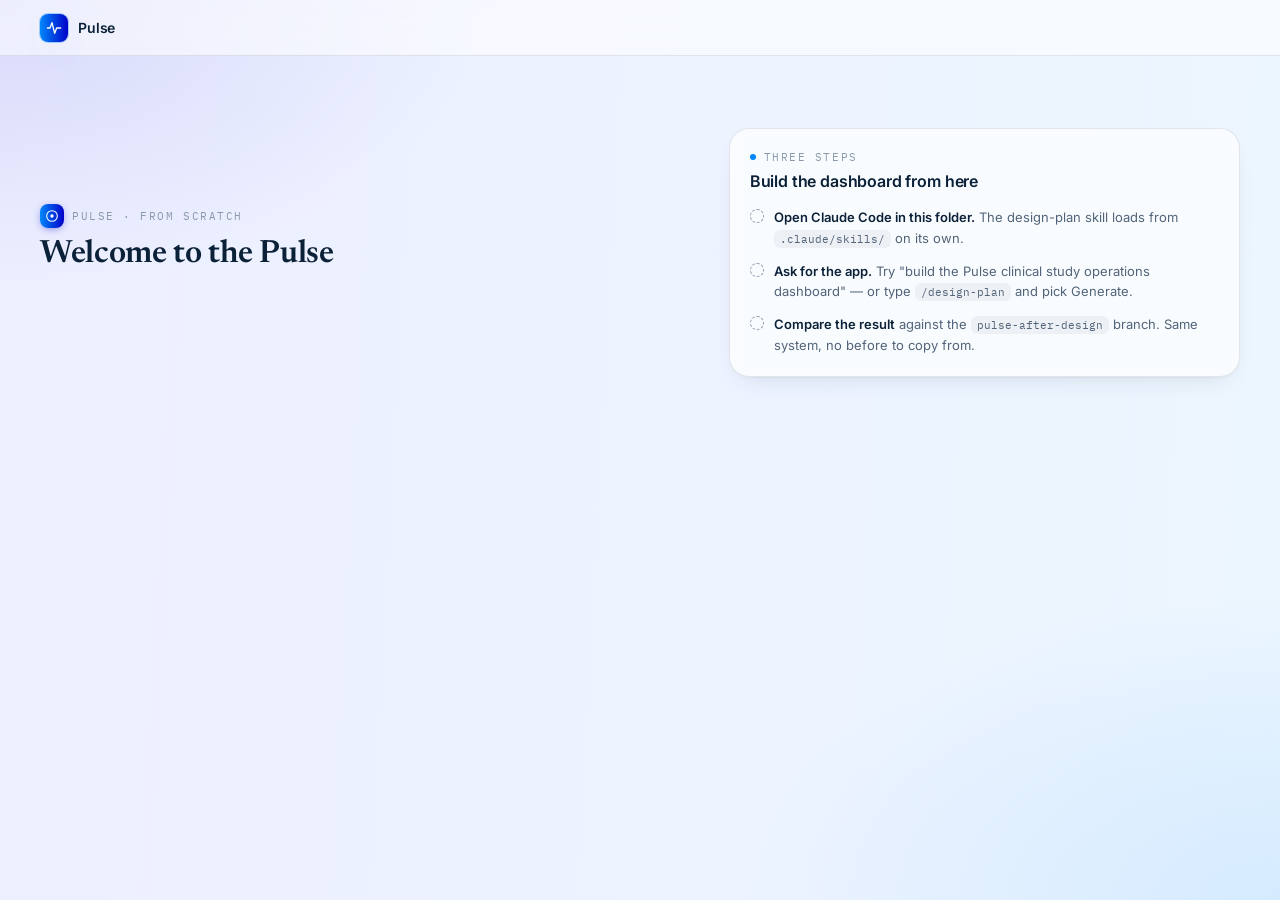
==== index.html @ 8ac87a0a "Replace welcome hero text with "Welcome to the Pulse" and remove footer line Co-Authored-By: Claude " ====
<!DOCTYPE html>
<html lang="en">
<head>
<meta charset="UTF-8">
<meta name="viewport" content="width=device-width, initial-scale=1">
<title>Pulse — welcome</title>
<link rel="icon" href="data:image/svg+xml,<svg xmlns=%22http://www.w3.org/2000/svg%22 viewBox=%220 0 24 24%22><rect width=%2224%22 height=%2224%22 rx=%226%22 fill=%22%230187FA%22/><path d=%22M4 12h4l2.5-6 3 12 2.5-6h4%22 fill=%22none%22 stroke=%22white%22 stroke-width=%222%22 stroke-linecap=%22round%22 stroke-linejoin=%22round%22/></svg>">
<link rel="preconnect" href="https://fonts.googleapis.com">
<link rel="preconnect" href="https://fonts.gstatic.com" crossorigin>
<link href="https://fonts.googleapis.com/css2?family=Inter:wght@400;500;600;700&family=IBM+Plex+Mono:wght@400;500&family=Newsreader:opsz,wght@6..72,400;6..72,600&display=swap" rel="stylesheet">
<link rel="stylesheet" href="styles.css">
</head>
<body>

<header class="app-header">
  <a class="wordmark" href="index.html">
    <span class="logo-chip" aria-hidden="true">
      <svg viewBox="0 0 24 24" fill="none" stroke="currentColor" stroke-width="2" stroke-linecap="round" stroke-linejoin="round"><path d="M2 12h4l3-8 4 16 3-8h6"/></svg>
    </span>
    <span>Pulse</span>
  </a>
</header>

<main class="page">
  <div class="hero-split">

    <section class="opening rise" style="--d:0">
      <div class="byline">
        <span class="mascot-chip" aria-hidden="true">
          <svg viewBox="0 0 24 24" fill="none" stroke="currentColor" stroke-width="1.6" stroke-linecap="round"><circle cx="12" cy="12" r="8"/><circle cx="12" cy="12" r="2.5" fill="currentColor" stroke="none"/></svg>
        </span>
        <span class="label-mono">pulse · from scratch</span>
      </div>
      <h1>Welcome to the Pulse</h1>
    </section>

    <section class="card panel rise" style="--d:1" aria-labelledby="start-title">
      <div class="panel-head">
        <span class="eyebrow-dot" aria-hidden="true"></span>
        <span class="label-mono">Three steps</span>
      </div>
      <h3 id="start-title">Build the dashboard from here</h3>
      <ol class="step-list">
        <li><span class="step-mark" aria-hidden="true"></span><p><strong>Open Claude Code in this folder.</strong> The design-plan skill loads from <span class="kbd">.claude/skills/</span> on its own.</p></li>
        <li><span class="step-mark" aria-hidden="true"></span><p><strong>Ask for the app.</strong> Try "build the Pulse clinical study operations dashboard" — or type <span class="kbd">/design-plan</span> and pick Generate.</p></li>
        <li><span class="step-mark" aria-hidden="true"></span><p><strong>Compare the result</strong> against the <span class="kbd">pulse-after-design</span> branch. Same system, no before to copy from.</p></li>
      </ol>
    </section>

  </div>
</main>

</body>
</html>
---- styles.css ----
/* Pulse — design.md v1.6 token base (welcome page only; screens get built from the skill) */

:root {
  --brand-blue: #0187FA;
  --brand-deep: #0101C9;
  --fg: #0b2138;
  --fg-muted: #52647a;
  --fg-faint: #8a99ab;
  --line: rgba(11, 33, 56, 0.10);
  --pos: #0f8a5f;
  --neg: #a21caf;
  --warn: #b7791f;
  --info: #0b76c4;
  --brand-gradient: linear-gradient(270deg, #0101C9 0%, #0187FA 100%);
  --shadow-card: 0 1px 2px 0 rgba(11,33,56,0.04), 0 10px 28px -16px rgba(11,33,56,0.20);
  --shadow-glow: 0 0 0 1px rgba(1,135,250,0.35), 0 12px 38px -10px rgba(1,135,250,0.32);
  --shadow-modal: 0 30px 70px -24px rgba(11,33,56,0.45);
  --font-sans: "Inter", system-ui, sans-serif;
  --font-mono: "IBM Plex Mono", ui-monospace, monospace;
  --font-display: "Newsreader", "Source Serif 4", "Iowan Old Style", "Palatino Linotype", Palatino, Georgia, "Times New Roman", serif;
  --ease-house: cubic-bezier(0.2, 0.7, 0.2, 1);
  --ease-expo: cubic-bezier(0.16, 1, 0.3, 1);
}

* { box-sizing: border-box; }

[hidden] { display: none !important; }

html { color-scheme: light; }

body {
  margin: 0;
  font-family: var(--font-sans);
  font-size: 13px;
  color: var(--fg);
  -webkit-font-smoothing: antialiased;
  background: #ECF6FF;
  min-height: 100vh;
}

body::before {
  content: "";
  position: fixed;
  inset: 0;
  z-index: -1;
  background:
    radial-gradient(60% 50% at 100% 100%, rgba(1,135,250,0.10), transparent 70%),
    radial-gradient(55% 45% at 0% 0%, rgba(1,1,201,0.09), transparent 70%),
    linear-gradient(93deg, #EDEFFF 2.9%, #ECF6FF 99.52%);
}

::selection { background: rgba(1,135,250,0.22); }

:focus-visible {
  outline: 2px solid rgba(1,135,250,0.8);
  outline-offset: 2px;
  border-radius: 4px;
}

::-webkit-scrollbar { width: 8px; height: 8px; }
::-webkit-scrollbar-thumb { background: rgba(11,33,56,0.18); border-radius: 999px; }
::-webkit-scrollbar-thumb:hover { background: rgba(11,33,56,0.30); }
* { scrollbar-width: thin; scrollbar-color: rgba(11,33,56,0.20) transparent; }

.sr-only {
  position: absolute; width: 1px; height: 1px; padding: 0; margin: -1px;
  overflow: hidden; clip: rect(0 0 0 0); white-space: nowrap; border: 0;
}

.label-mono {
  font-family: var(--font-mono);
  font-size: 0.6875rem;
  line-height: 1rem;
  text-transform: uppercase;
  letter-spacing: 0.14em;
  color: var(--fg-faint);
  font-weight: 400;
}

.stat-num {
  font-family: var(--font-mono);
  font-variant-numeric: tabular-nums;
  letter-spacing: -0.025em;
}

.app-header {
  position: sticky;
  top: 0;
  z-index: 40;
  display: flex;
  align-items: center;
  justify-content: space-between;
  height: 56px;
  padding: 0 24px;
  border-bottom: 1px solid var(--line);
  background: rgba(255,255,255,0.55);
  backdrop-filter: blur(12px);
  -webkit-backdrop-filter: blur(12px);
}

.wordmark {
  display: inline-flex;
  align-items: center;
  gap: 10px;
  font-size: 14px;
  font-weight: 600;
  letter-spacing: -0.01em;
  color: var(--fg);
  text-decoration: none;
}

.logo-chip {
  display: inline-flex;
  align-items: center;
  justify-content: center;
  width: 28px;
  height: 28px;
  border-radius: 0.5rem;
  background-image: var(--brand-gradient);
  color: #fff;
  box-shadow: var(--shadow-glow);
}

.logo-chip svg { width: 16px; height: 16px; }

.page { width: 100%; padding: 24px 24px 40px; }

.opening { margin-bottom: 20px; }

.byline { display: flex; align-items: center; gap: 8px; margin-bottom: 10px; }

.mascot-chip {
  display: inline-flex;
  align-items: center;
  justify-content: center;
  width: 24px;
  height: 24px;
  border-radius: 0.5rem;
  background-image: var(--brand-gradient);
  color: #fff;
  box-shadow: 0 2px 8px -2px rgba(1,1,201,0.5);
  flex-shrink: 0;
}

.mascot-chip svg { width: 16px; height: 16px; }

h1 {
  font-family: var(--font-display);
  font-weight: 600;
  font-size: 1.7rem;
  line-height: 1.05;
  letter-spacing: -0.01em;
  text-wrap: balance;
  margin: 0 0 10px;
}

.verdict {
  font-size: 15px;
  line-height: 1.7;
  color: var(--fg);
  margin: 0;
  max-width: 42rem;
}

.card {
  border-radius: 1.25rem;
  border: 1px solid var(--line);
  background: rgba(255,255,255,0.7);
  box-shadow: var(--shadow-card);
  backdrop-filter: blur(4px);
  -webkit-backdrop-filter: blur(4px);
}

.panel { padding: 20px; transition: box-shadow 0.3s var(--ease-house); }
.panel:hover { box-shadow: var(--shadow-glow); }

.panel-head { display: flex; align-items: center; gap: 8px; margin-bottom: 6px; }

.eyebrow-dot {
  width: 6px;
  height: 6px;
  border-radius: 999px;
  background: var(--brand-blue);
  animation: pulse-dot 2s var(--ease-house) infinite;
}

@keyframes pulse-dot { 0%, 100% { opacity: 1; } 50% { opacity: 0.45; } }

.panel h3 {
  font-size: 16px;
  font-weight: 600;
  letter-spacing: -0.01em;
  margin: 0 0 16px;
}

.hero-split {
  display: grid;
  grid-template-columns: 1fr;
  gap: 24px;
  align-items: center;
  padding-top: 24px;
}

.step-list { list-style: none; margin: 0; padding: 0; display: grid; gap: 12px; }

.step-list li { display: flex; gap: 10px; align-items: flex-start; }

.step-mark {
  margin-top: 2px;
  width: 14px;
  height: 14px;
  border-radius: 999px;
  border: 1.5px dashed var(--fg-faint);
  flex-shrink: 0;
}

.step-list p { margin: 0; font-size: 13px; line-height: 1.6; color: var(--fg-muted); }
.step-list strong { font-weight: 600; color: var(--fg); }

.kbd {
  font-family: var(--font-mono);
  font-size: 0.6875rem;
  background: rgba(11,33,56,0.05);
  border-radius: 6px;
  padding: 2px 6px;
  color: var(--fg-muted);
}

.page-foot { margin-top: 28px; }

.rise {
  animation: fade-rise 0.45s var(--ease-house) both;
  animation-delay: calc(var(--d, 0) * 0.06s);
}

@keyframes fade-rise {
  from { opacity: 0; transform: translateY(18px); }
  to   { opacity: 1; transform: translateY(0); }
}

@media (min-width: 1024px) {
  .page { padding: 24px 40px 40px; }
  .app-header { padding: 0 40px; }
  h1 { font-size: 2rem; }
  .hero-split { grid-template-columns: 1.3fr 1fr; padding-top: 48px; }
}

@media (prefers-reduced-motion: reduce) {
  *, *::before, *::after {
    animation-duration: 0.001ms !important;
    animation-iteration-count: 1 !important;
    transition-duration: 0.001ms !important;
  }
  .eyebrow-dot { animation: none; }
}
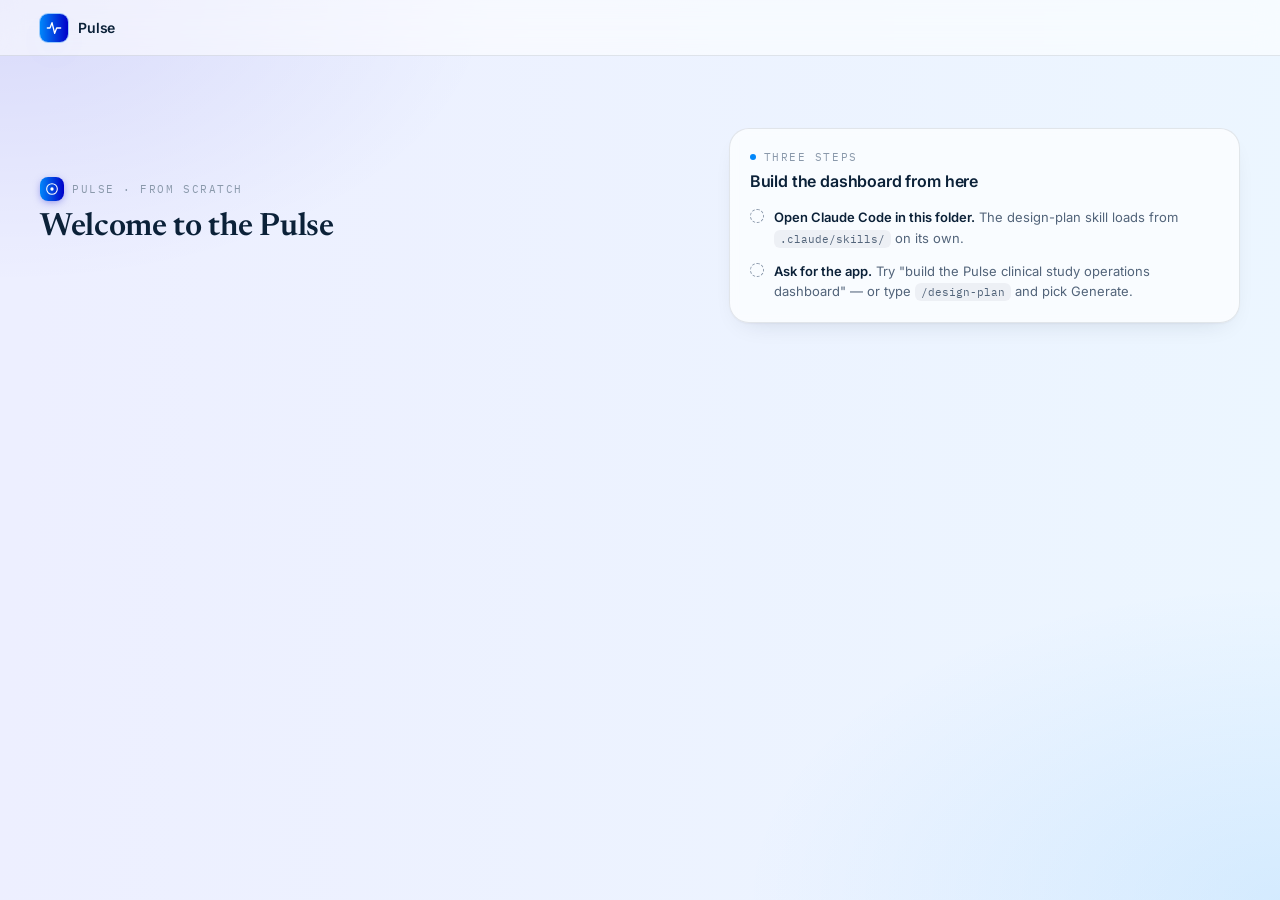
==== commit 214f170e: "Remove "Compare the result" step from welcome page Co-Authored-By: Claude Fable 5 <noreply@anthropic" ====
--- a/index.html
+++ b/index.html
@@ -42,9 +42,7 @@
       <h3 id="start-title">Build the dashboard from here</h3>
       <ol class="step-list">
         <li><span class="step-mark" aria-hidden="true"></span><p><strong>Open Claude Code in this folder.</strong> The design-plan skill loads from <span class="kbd">.claude/skills/</span> on its own.</p></li>
-        <li><span class="step-mark" aria-hidden="true"></span><p><strong>Ask for the app.</strong> Try "build the Pulse clinical study operations dashboard" — or type <span class="kbd">/design-plan</span> and pick Generate.</p></li>
-        <li><span class="step-mark" aria-hidden="true"></span><p><strong>Compare the result</strong> against the <span class="kbd">pulse-after-design</span> branch. Same system, no before to copy from.</p></li>
-      </ol>
+        <li><span class="step-mark" aria-hidden="true"></span><p><strong>Ask for the app.</strong> Try "build the Pulse clinical study operations dashboard" — or type <span class="kbd">/design-plan</span> and pick Generate.</p></li>      </ol>
     </section>
 
   </div>
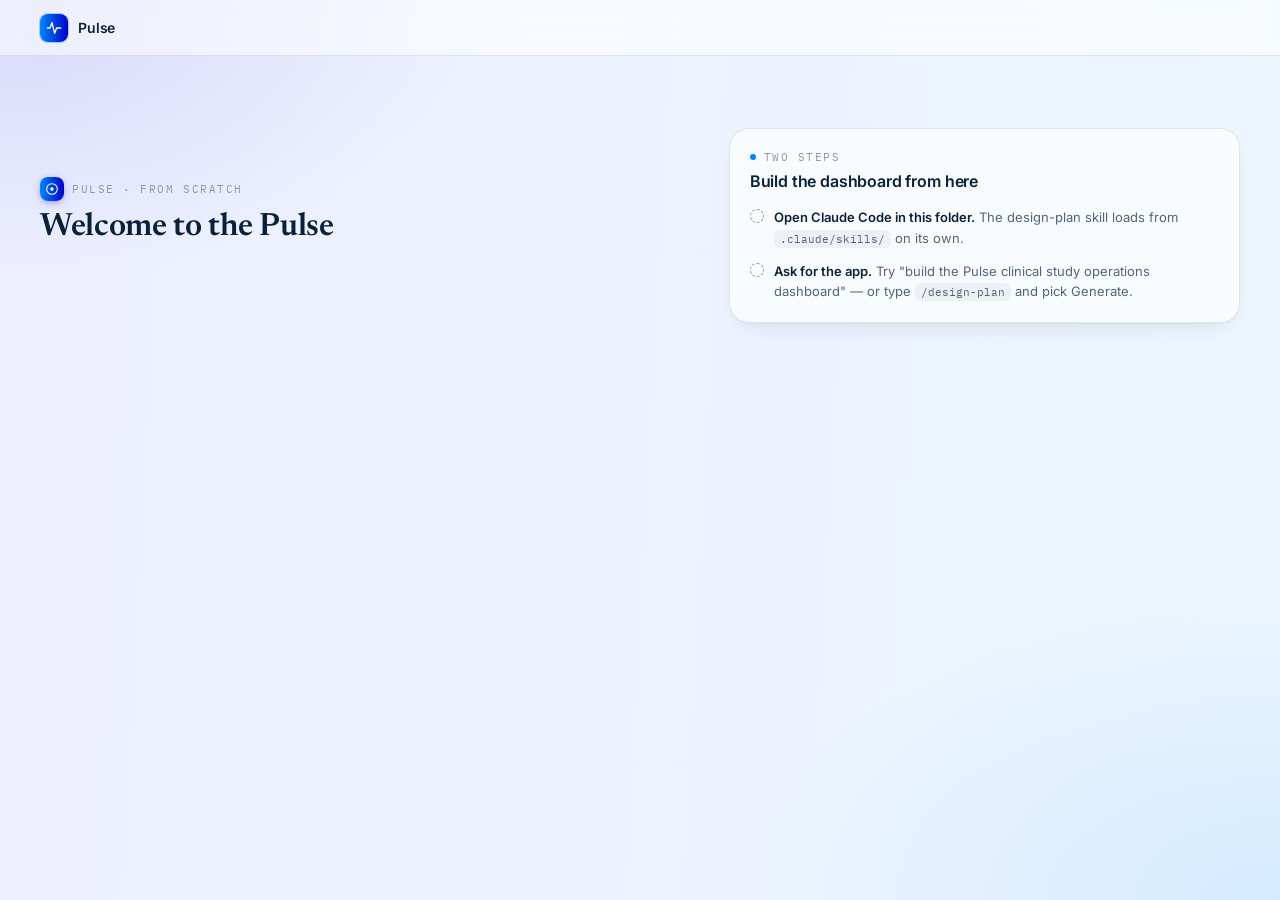
==== commit cf5acc3f: "Update panel label from "Three steps" to "Two steps" Co-Authored-By: Claude Fable 5 <noreply@anthrop" ====
--- a/index.html
+++ b/index.html
@@ -37,7 +37,7 @@
     <section class="card panel rise" style="--d:1" aria-labelledby="start-title">
       <div class="panel-head">
         <span class="eyebrow-dot" aria-hidden="true"></span>
-        <span class="label-mono">Three steps</span>
+        <span class="label-mono">Two steps</span>
       </div>
       <h3 id="start-title">Build the dashboard from here</h3>
       <ol class="step-list">
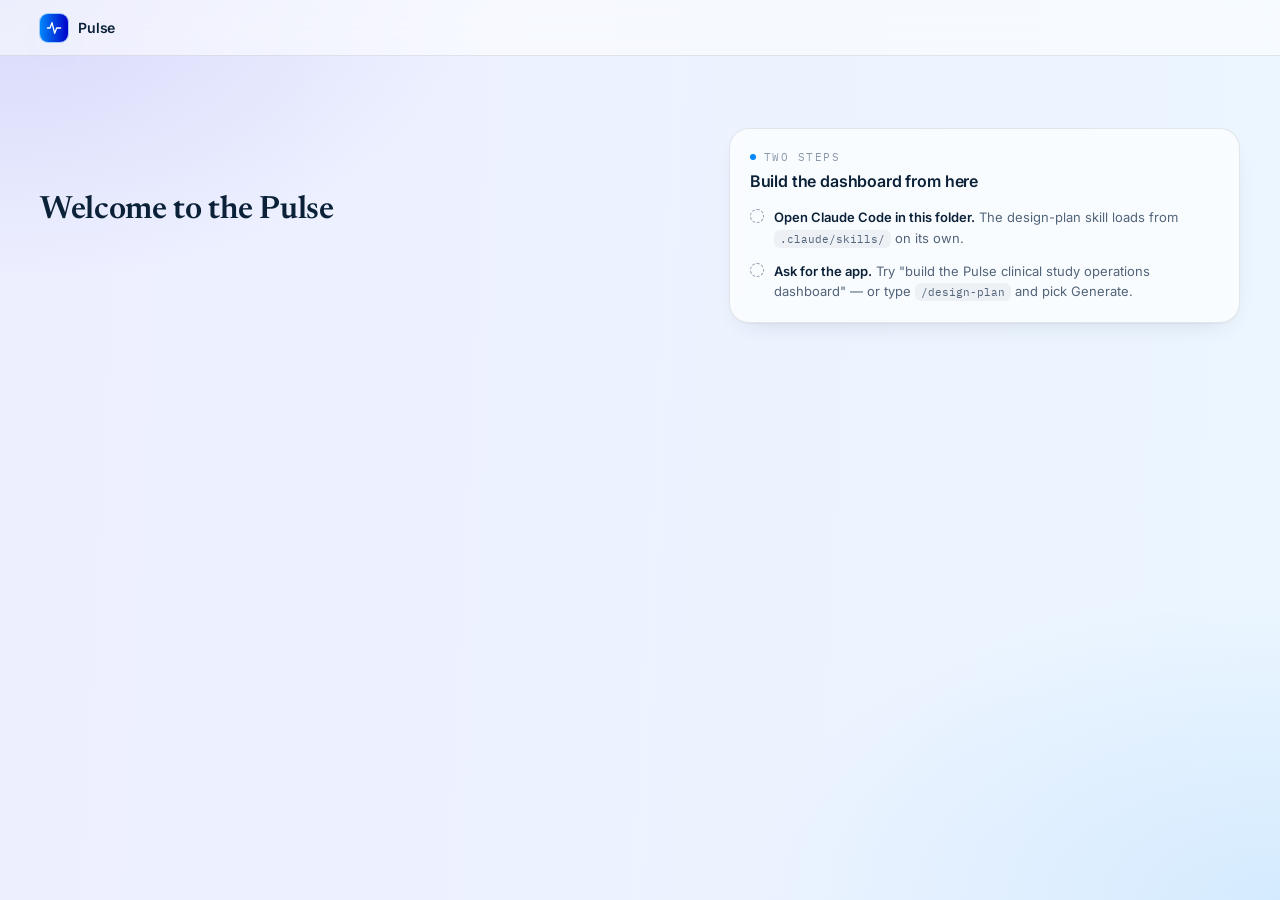
==== commit 1c6b71bd: "Remove "pulse · from scratch" byline from welcome page Co-Authored-By: Claude Fable 5 <noreply@anthr" ====
--- a/index.html
+++ b/index.html
@@ -25,12 +25,6 @@
   <div class="hero-split">
 
     <section class="opening rise" style="--d:0">
-      <div class="byline">
-        <span class="mascot-chip" aria-hidden="true">
-          <svg viewBox="0 0 24 24" fill="none" stroke="currentColor" stroke-width="1.6" stroke-linecap="round"><circle cx="12" cy="12" r="8"/><circle cx="12" cy="12" r="2.5" fill="currentColor" stroke="none"/></svg>
-        </span>
-        <span class="label-mono">pulse · from scratch</span>
-      </div>
       <h1>Welcome to the Pulse</h1>
     </section>
 
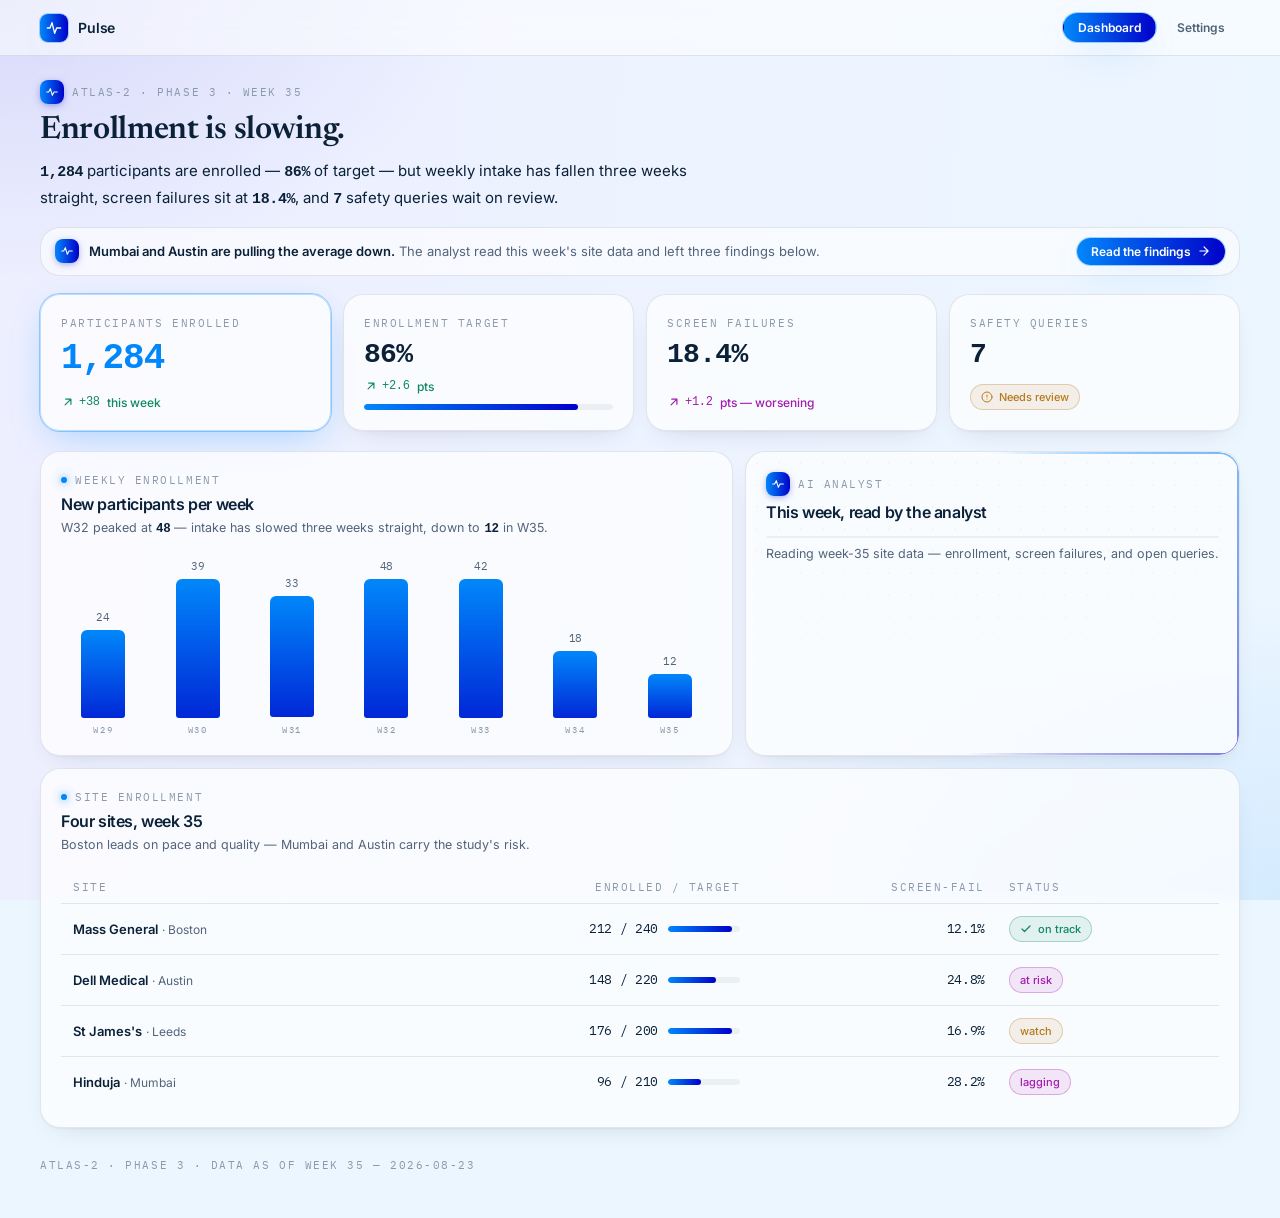
==== commit d79e3440: "Build the ATLAS-2 dashboard and settings from the design system Replaces the welcome page with the g" ====
--- a/index.html
+++ b/index.html
@@ -3,7 +3,7 @@
 <head>
 <meta charset="UTF-8">
 <meta name="viewport" content="width=device-width, initial-scale=1">
-<title>Pulse — welcome</title>
+<title>Pulse — ATLAS-2 dashboard</title>
 <link rel="icon" href="data:image/svg+xml,<svg xmlns=%22http://www.w3.org/2000/svg%22 viewBox=%220 0 24 24%22><rect width=%2224%22 height=%2224%22 rx=%226%22 fill=%22%230187FA%22/><path d=%22M4 12h4l2.5-6 3 12 2.5-6h4%22 fill=%22none%22 stroke=%22white%22 stroke-width=%222%22 stroke-linecap=%22round%22 stroke-linejoin=%22round%22/></svg>">
 <link rel="preconnect" href="https://fonts.googleapis.com">
 <link rel="preconnect" href="https://fonts.gstatic.com" crossorigin>
@@ -19,28 +19,189 @@
     </span>
     <span>Pulse</span>
   </a>
+  <nav class="app-nav" aria-label="Main">
+    <a class="nav-link active" href="index.html" aria-current="page">Dashboard</a>
+    <a class="nav-link" href="settings.html">Settings</a>
+  </nav>
 </header>
 
 <main class="page">
-  <div class="hero-split">
-
-    <section class="opening rise" style="--d:0">
-      <h1>Welcome to the Pulse</h1>
-    </section>
-
-    <section class="card panel rise" style="--d:1" aria-labelledby="start-title">
+
+  <section class="opening rise" style="--d:0">
+    <div class="byline">
+      <span class="mascot-chip" aria-hidden="true">
+        <svg viewBox="0 0 24 24" fill="none" stroke="currentColor" stroke-width="1.6" stroke-linecap="round" stroke-linejoin="round"><path d="M4 12h3l2.5-5 3 10 2.5-5h5"/></svg>
+      </span>
+      <span class="label-mono">ATLAS-2 · phase 3 · week 35</span>
+    </div>
+    <h1>Enrollment is slowing.</h1>
+    <p class="verdict"><span class="stat-num">1,284</span> participants are enrolled — <span class="stat-num">86%</span> of target — but weekly intake has fallen three weeks straight, screen failures sit at <span class="stat-num">18.4%</span>, and <span class="stat-num">7</span> safety queries wait on review.</p>
+    <div class="guide-strip">
+      <span class="mascot-chip" aria-hidden="true">
+        <svg viewBox="0 0 24 24" fill="none" stroke="currentColor" stroke-width="1.6" stroke-linecap="round" stroke-linejoin="round"><path d="M4 12h3l2.5-5 3 10 2.5-5h5"/></svg>
+      </span>
+      <p><strong>Mumbai and Austin are pulling the average down.</strong> The analyst read this week's site data and left three findings below.</p>
+      <a class="guide-chip" href="#analyst">Read the findings
+        <svg viewBox="0 0 24 24" fill="none" stroke="currentColor" stroke-width="2" stroke-linecap="round" stroke-linejoin="round" aria-hidden="true"><path d="M5 12h14M12 5l7 7-7 7"/></svg>
+      </a>
+    </div>
+  </section>
+
+  <section class="metric-grid" aria-label="Study metrics">
+    <div class="card metric-tile metric-tile-hero rise" style="--d:1">
+      <span class="label-mono">Participants enrolled</span>
+      <span class="metric-value stat-num">1,284</span>
+      <span class="delta pos">
+        <svg viewBox="0 0 24 24" fill="none" stroke="currentColor" stroke-width="2" stroke-linecap="round" stroke-linejoin="round" aria-hidden="true"><path d="M7 17L17 7M8 7h9v9"/></svg>
+        <span class="stat-num">+38</span>&nbsp;this week
+      </span>
+    </div>
+    <div class="card metric-tile rise" style="--d:2">
+      <span class="label-mono">Enrollment target</span>
+      <span class="metric-value stat-num">86%</span>
+      <span class="delta pos">
+        <svg viewBox="0 0 24 24" fill="none" stroke="currentColor" stroke-width="2" stroke-linecap="round" stroke-linejoin="round" aria-hidden="true"><path d="M7 17L17 7M8 7h9v9"/></svg>
+        <span class="stat-num">+2.6</span>&nbsp;pts
+      </span>
+      <div class="progress" role="progressbar" aria-valuenow="86" aria-valuemin="0" aria-valuemax="100" aria-label="86% of enrollment target">
+        <div class="progress-fill" style="--w:86%"></div>
+      </div>
+    </div>
+    <div class="card metric-tile rise" style="--d:3">
+      <span class="label-mono">Screen failures</span>
+      <span class="metric-value stat-num">18.4%</span>
+      <span class="delta neg">
+        <svg viewBox="0 0 24 24" fill="none" stroke="currentColor" stroke-width="2" stroke-linecap="round" stroke-linejoin="round" aria-hidden="true"><path d="M7 17L17 7M8 7h9v9"/></svg>
+        <span class="stat-num">+1.2</span>&nbsp;pts&nbsp;— worsening
+      </span>
+    </div>
+    <div class="card metric-tile rise" style="--d:4">
+      <span class="label-mono">Safety queries</span>
+      <span class="metric-value stat-num">7</span>
+      <span class="gap-badge">
+        <svg viewBox="0 0 24 24" fill="none" stroke="currentColor" stroke-width="2" stroke-linecap="round" stroke-linejoin="round" aria-hidden="true"><circle cx="12" cy="12" r="10"/><path d="M12 8v4"/><path d="M12 16h.01"/></svg>
+        Needs review
+      </span>
+    </div>
+  </section>
+
+  <div class="exhibit-row">
+
+    <section class="card panel rise" style="--d:5" aria-labelledby="chart-title">
       <div class="panel-head">
         <span class="eyebrow-dot" aria-hidden="true"></span>
-        <span class="label-mono">Two steps</span>
-      </div>
-      <h3 id="start-title">Build the dashboard from here</h3>
-      <ol class="step-list">
-        <li><span class="step-mark" aria-hidden="true"></span><p><strong>Open Claude Code in this folder.</strong> The design-plan skill loads from <span class="kbd">.claude/skills/</span> on its own.</p></li>
-        <li><span class="step-mark" aria-hidden="true"></span><p><strong>Ask for the app.</strong> Try "build the Pulse clinical study operations dashboard" — or type <span class="kbd">/design-plan</span> and pick Generate.</p></li>      </ol>
+        <span class="label-mono">Weekly enrollment</span>
+      </div>
+      <h2 id="chart-title">New participants per week</h2>
+      <p class="caption">W32 peaked at <span class="stat-num">48</span> — intake has slowed three weeks straight, down to <span class="stat-num">12</span> in W35.</p>
+      <div class="chart">
+        <div class="chart-cols" aria-hidden="true">
+          <div class="bar-col" style="--i:0"><span class="bar-value stat-num">24</span><div class="bar" style="--h:50%"></div><span class="bar-week">W29</span></div>
+          <div class="bar-col" style="--i:1"><span class="bar-value stat-num">39</span><div class="bar" style="--h:81%"></div><span class="bar-week">W30</span></div>
+          <div class="bar-col" style="--i:2"><span class="bar-value stat-num">33</span><div class="bar" style="--h:69%"></div><span class="bar-week">W31</span></div>
+          <div class="bar-col" style="--i:3"><span class="bar-value stat-num">48</span><div class="bar" style="--h:100%"></div><span class="bar-week">W32</span></div>
+          <div class="bar-col" style="--i:4"><span class="bar-value stat-num">42</span><div class="bar" style="--h:88%"></div><span class="bar-week">W33</span></div>
+          <div class="bar-col" style="--i:5"><span class="bar-value stat-num">18</span><div class="bar" style="--h:38%"></div><span class="bar-week">W34</span></div>
+          <div class="bar-col" style="--i:6"><span class="bar-value stat-num">12</span><div class="bar" style="--h:25%"></div><span class="bar-week">W35</span></div>
+        </div>
+        <table class="sr-only">
+          <caption>New participants enrolled per week</caption>
+          <thead><tr><th scope="col">Week</th><th scope="col">Enrolled</th></tr></thead>
+          <tbody>
+            <tr><td>W29</td><td>24</td></tr>
+            <tr><td>W30</td><td>39</td></tr>
+            <tr><td>W31</td><td>33</td></tr>
+            <tr><td>W32</td><td>48</td></tr>
+            <tr><td>W33</td><td>42</td></tr>
+            <tr><td>W34</td><td>18</td></tr>
+            <tr><td>W35</td><td>12</td></tr>
+          </tbody>
+        </table>
+      </div>
     </section>
 
+    <section id="analyst" class="card panel analyst-card rise" style="--d:6" aria-labelledby="analyst-title">
+      <div class="iris-grid" aria-hidden="true"></div>
+      <div class="analyst-body">
+        <div class="panel-head">
+          <span class="mascot-chip" aria-hidden="true">
+            <svg viewBox="0 0 24 24" fill="none" stroke="currentColor" stroke-width="1.6" stroke-linecap="round" stroke-linejoin="round"><path d="M4 12h3l2.5-5 3 10 2.5-5h5"/></svg>
+          </span>
+          <span class="label-mono">AI analyst</span>
+        </div>
+        <h2 id="analyst-title">This week, read by the analyst</h2>
+
+        <div id="analyst-hold" role="status" aria-live="polite">
+          <div class="scan-sweep" aria-hidden="true"></div>
+          <p class="hold-note">Reading week-35 site data — enrollment, screen failures, and open queries.</p>
+        </div>
+
+        <div id="analyst-result" hidden>
+          <p class="caption"><span class="stat-num">3</span> findings · from week-35 site data</p>
+          <ul class="dot-list">
+            <li><span class="dot" aria-hidden="true"></span><p><strong>Mumbai is <span class="stat-num">54%</span> behind target.</strong> <span class="stat-num">96</span> of <span class="stat-num">210</span> enrolled, with the study's highest screen-fail rate at <span class="stat-num">28.2%</span> — the eligibility criteria deserve a site-level review.</p></li>
+            <li><span class="dot" aria-hidden="true"></span><p><strong>Intake has fallen three weeks straight.</strong> From <span class="stat-num">48</span> in W32 to <span class="stat-num">12</span> in W35 — at this pace the enrollment window closes about six weeks late.</p></li>
+            <li><span class="dot" aria-hidden="true"></span><p><strong>Austin's failures look like eligibility misreads.</strong> <span class="stat-num">24.8%</span> screen failure is double Boston's rate on the same protocol — worth comparing coordinator screening notes.</p></li>
+          </ul>
+        </div>
+      </div>
+    </section>
+
   </div>
+
+  <section class="card panel rise" style="--d:7" aria-labelledby="sites-title">
+    <div class="panel-head">
+      <span class="eyebrow-dot" aria-hidden="true"></span>
+      <span class="label-mono">Site enrollment</span>
+    </div>
+    <h2 id="sites-title">Four sites, week 35</h2>
+    <p class="caption">Boston leads on pace and quality — Mumbai and Austin carry the study's risk.</p>
+    <table class="site-table">
+      <thead>
+        <tr>
+          <th scope="col">Site</th>
+          <th scope="col" class="num">Enrolled / target</th>
+          <th scope="col" class="num">Screen-fail</th>
+          <th scope="col">Status</th>
+        </tr>
+      </thead>
+      <tbody>
+        <tr>
+          <td class="site-cell"><span class="site-name">Mass General</span> <span class="site-city">· Boston</span></td>
+          <td class="num" data-label="Enrolled"><span class="site-progress"><span class="stat-num">212 / 240</span><span class="progress"><span class="progress-fill" style="--w:88%"></span></span></span></td>
+          <td class="num" data-label="Screen-fail"><span class="stat-num">12.1%</span></td>
+          <td data-label="Status"><span class="pill pill-pos">
+            <svg viewBox="0 0 24 24" fill="none" stroke="currentColor" stroke-width="2.5" stroke-linecap="round" stroke-linejoin="round" aria-hidden="true"><path d="M20 6L9 17l-5-5"/></svg>
+            on track</span></td>
+        </tr>
+        <tr>
+          <td class="site-cell"><span class="site-name">Dell Medical</span> <span class="site-city">· Austin</span></td>
+          <td class="num" data-label="Enrolled"><span class="site-progress"><span class="stat-num">148 / 220</span><span class="progress"><span class="progress-fill" style="--w:67%"></span></span></span></td>
+          <td class="num" data-label="Screen-fail"><span class="stat-num">24.8%</span></td>
+          <td data-label="Status"><span class="pill pill-neg">at risk</span></td>
+        </tr>
+        <tr>
+          <td class="site-cell"><span class="site-name">St James's</span> <span class="site-city">· Leeds</span></td>
+          <td class="num" data-label="Enrolled"><span class="site-progress"><span class="stat-num">176 / 200</span><span class="progress"><span class="progress-fill" style="--w:88%"></span></span></span></td>
+          <td class="num" data-label="Screen-fail"><span class="stat-num">16.9%</span></td>
+          <td data-label="Status"><span class="pill pill-warn">watch</span></td>
+        </tr>
+        <tr>
+          <td class="site-cell"><span class="site-name">Hinduja</span> <span class="site-city">· Mumbai</span></td>
+          <td class="num" data-label="Enrolled"><span class="site-progress"><span class="stat-num">96 / 210</span><span class="progress"><span class="progress-fill" style="--w:46%"></span></span></span></td>
+          <td class="num" data-label="Screen-fail"><span class="stat-num">28.2%</span></td>
+          <td data-label="Status"><span class="pill pill-neg">lagging</span></td>
+        </tr>
+      </tbody>
+    </table>
+  </section>
+
+  <footer class="page-foot">
+    <span class="label-mono">ATLAS-2 · phase 3 · data as of week 35 — 2026-08-23</span>
+  </footer>
+
 </main>
 
+<script src="app.js"></script>
 </body>
 </html>
--- a/styles.css
+++ b/styles.css
@@ -1,17 +1,31 @@
-/* Pulse — design.md v1.6 token base (welcome page only; screens get built from the skill) */
+/* Pulse — design system v1.7 (tokens + primitives + app styles) */
 
 :root {
+  --ink-950: #DBE6FA;
+  --ink-900: #ECF6FF;
+  --ink-850: #f6f9fc;
+  --ink-800: #ffffff;
+  --surface: #E7F1FF;
   --brand-blue: #0187FA;
   --brand-deep: #0101C9;
   --fg: #0b2138;
   --fg-muted: #52647a;
   --fg-faint: #8a99ab;
   --line: rgba(11, 33, 56, 0.10);
+  --line-strong: rgba(11, 33, 56, 0.18);
   --pos: #0f8a5f;
   --neg: #a21caf;
   --warn: #b7791f;
   --info: #0b76c4;
+  --lens-challenge: #0187FA;
+  --lens-coherence: #0101C9;
+  --lens-evidence: #0b76c4;
+  --src-neutral: #52647a;
   --brand-gradient: linear-gradient(270deg, #0101C9 0%, #0187FA 100%);
+  --brand-gradient-light: linear-gradient(270deg, #B9C4FF 0%, #BFE0FF 100%);
+  --brand-soft: linear-gradient(270deg, rgba(1,1,201,0.10), rgba(1,135,250,0.14));
+  --gradient-green: linear-gradient(135deg, #19c08a 0%, #0b7a52 100%);
+  --gradient-green-soft: linear-gradient(135deg, rgba(25,192,138,0.16), rgba(11,122,82,0.18));
   --shadow-card: 0 1px 2px 0 rgba(11,33,56,0.04), 0 10px 28px -16px rgba(11,33,56,0.20);
   --shadow-glow: 0 0 0 1px rgba(1,135,250,0.35), 0 12px 38px -10px rgba(1,135,250,0.32);
   --shadow-modal: 0 30px 70px -24px rgba(11,33,56,0.45);
@@ -34,7 +48,7 @@
   font-size: 13px;
   color: var(--fg);
   -webkit-font-smoothing: antialiased;
-  background: #ECF6FF;
+  background: var(--ink-900);
   min-height: 100vh;
 }
 
@@ -83,6 +97,8 @@
   letter-spacing: -0.025em;
 }
 
+/* ---- App header (56px, sticky, translucent) ---- */
+
 .app-header {
   position: sticky;
   top: 0;
@@ -90,6 +106,7 @@
   display: flex;
   align-items: center;
   justify-content: space-between;
+  gap: 12px;
   height: 56px;
   padding: 0 24px;
   border-bottom: 1px solid var(--line);
@@ -123,9 +140,44 @@
 
 .logo-chip svg { width: 16px; height: 16px; }
 
-.page { width: 100%; padding: 24px 24px 40px; }
-
-.opening { margin-bottom: 20px; }
+.app-nav { display: flex; align-items: center; gap: 6px; }
+
+.nav-link {
+  display: inline-flex;
+  align-items: center;
+  border-radius: 999px;
+  padding: 6px 14px;
+  font-size: 12px;
+  font-weight: 600;
+  color: var(--fg-muted);
+  text-decoration: none;
+  border: 1px solid transparent;
+  transition: color 0.15s var(--ease-house), border-color 0.15s var(--ease-house);
+}
+.nav-link:hover { color: var(--fg); border-color: rgba(1,135,250,0.4); }
+.nav-link.active {
+  background-image: var(--brand-gradient);
+  color: #fff;
+  box-shadow: var(--shadow-glow);
+}
+.nav-link:focus-visible,
+.pill:focus-visible,
+.btn-primary:focus-visible,
+.btn-secondary:focus-visible,
+.btn-ghost:focus-visible,
+.guide-chip:focus-visible {
+  outline: none;
+  box-shadow: 0 0 0 2px rgba(1,135,250,0.6);
+}
+.nav-link.active:focus-visible,
+.btn-primary:focus-visible,
+.guide-chip:focus-visible { box-shadow: 0 0 0 2px rgba(1,135,250,0.6), var(--shadow-glow); }
+
+/* ---- Page scaffolding — full-bleed, one scrolling pane ---- */
+
+.page { width: 100%; padding: 24px 24px 48px; }
+
+.opening { margin-bottom: 18px; }
 
 .byline { display: flex; align-items: center; gap: 8px; margin-bottom: 10px; }
 
@@ -161,6 +213,57 @@
   margin: 0;
   max-width: 42rem;
 }
+.verdict .stat-num { font-weight: 600; }
+
+.rise {
+  animation: fade-rise 0.45s var(--ease-house) both;
+  animation-delay: min(calc(var(--d, 0) * 0.06s), 0.3s);
+}
+
+@keyframes fade-rise {
+  from { opacity: 0; transform: translateY(18px); }
+  to   { opacity: 1; transform: translateY(0); }
+}
+
+/* ---- Guide strip — one per screen, under the verdict ---- */
+
+.guide-strip {
+  display: flex;
+  align-items: center;
+  flex-wrap: wrap;
+  gap: 10px;
+  margin-top: 14px;
+  border: 1px solid var(--line);
+  border-radius: 1.25rem;
+  background: rgba(255,255,255,0.6);
+  backdrop-filter: blur(4px);
+  -webkit-backdrop-filter: blur(4px);
+  padding: 10px 14px;
+}
+.guide-strip p { margin: 0; font-size: 13px; line-height: 1.6; color: var(--fg-muted); flex: 1 1 260px; }
+.guide-strip p strong { color: var(--fg); font-weight: 600; }
+
+.guide-chip {
+  display: inline-flex;
+  align-items: center;
+  gap: 6px;
+  border: 0;
+  border-radius: 999px;
+  background-image: var(--brand-gradient);
+  color: #fff;
+  padding: 6px 14px;
+  font-family: var(--font-sans);
+  font-size: 12px;
+  font-weight: 600;
+  text-decoration: none;
+  box-shadow: var(--shadow-glow);
+  cursor: pointer;
+  transition: opacity 0.15s var(--ease-house);
+}
+.guide-chip:hover { opacity: 0.95; }
+.guide-chip svg { width: 14px; height: 14px; }
+
+/* ---- Cards ---- */
 
 .card {
   border-radius: 1.25rem;
@@ -175,75 +278,564 @@
 .panel:hover { box-shadow: var(--shadow-glow); }
 
 .panel-head { display: flex; align-items: center; gap: 8px; margin-bottom: 6px; }
+.panel-head .spacer { flex: 1; }
 
 .eyebrow-dot {
   width: 6px;
   height: 6px;
   border-radius: 999px;
   background: var(--brand-blue);
-  animation: pulse-dot 2s var(--ease-house) infinite;
-}
-
-@keyframes pulse-dot { 0%, 100% { opacity: 1; } 50% { opacity: 0.45; } }
-
-.panel h3 {
+  box-shadow: 0 0 8px rgba(1,135,250,0.85);
+  flex-shrink: 0;
+}
+
+.panel h2 {
   font-size: 16px;
   font-weight: 600;
-  letter-spacing: -0.01em;
+  letter-spacing: -0.025em;
+  margin: 0 0 4px;
+}
+
+.panel .caption {
   margin: 0 0 16px;
-}
-
-.hero-split {
+  font-size: 12.5px;
+  line-height: 1.6;
+  color: var(--fg-muted);
+}
+.panel .caption .stat-num { font-weight: 600; color: var(--fg); }
+
+/* ---- Primitives — design.md §6, ported per the §12 bootstrap ---- */
+
+/* Pill (§6.1) — the tint formula: border {c}/30, bg {c}/10, text {c}; status is never a solid fill */
+.pill {
+  display: inline-flex;
+  align-items: center;
+  gap: 6px;
+  padding: 4px 10px;
+  border-radius: 999px;
+  border: 1px solid var(--line);
+  background: rgba(11,33,56,0.04);
+  color: var(--fg-muted);
+  font-size: 0.6875rem;
+  line-height: 1rem;
+  font-weight: 500;
+  white-space: nowrap;
+}
+.pill svg { width: 12px; height: 12px; flex-shrink: 0; }
+.pill-blue   { border-color: rgba(1,135,250,0.30);  background: rgba(1,135,250,0.10);  color: var(--brand-blue); }
+.pill-purple { border-color: rgba(1,1,201,0.30);    background: rgba(1,1,201,0.10);    color: var(--brand-deep); }
+.pill-pos    { border-color: rgba(15,138,95,0.30);  background: rgba(15,138,95,0.10);  color: var(--pos); }
+.pill-neg    { border-color: rgba(162,28,175,0.30); background: rgba(162,28,175,0.10); color: var(--neg); }
+.pill-warn   { border-color: rgba(183,121,31,0.30); background: rgba(183,121,31,0.10); color: var(--warn); }
+.pill-info   { border-color: rgba(11,118,196,0.30); background: rgba(11,118,196,0.10); color: var(--info); }
+
+/* Buttons (§6.4) */
+.btn-primary {
+  display: inline-flex;
+  align-items: center;
+  gap: 8px;
+  border: 0;
+  border-radius: 0.5rem;
+  background-image: var(--brand-gradient);
+  padding: 8px 16px;
+  font-family: var(--font-sans);
+  font-size: 14px;
+  font-weight: 600;
+  line-height: 1.4;
+  color: #fff;
+  box-shadow: var(--shadow-glow);
+  cursor: pointer;
+  text-decoration: none;
+  transition: opacity 0.15s var(--ease-house);
+}
+.btn-primary:hover { opacity: 0.95; }
+.btn-primary:disabled {
+  background-image: none;
+  background: rgba(11,33,56,0.08);
+  color: var(--fg-faint);
+  box-shadow: none;
+  cursor: not-allowed;
+}
+
+.btn-secondary {
+  display: inline-flex;
+  align-items: center;
+  gap: 8px;
+  border-radius: 0.875rem;
+  border: 1px solid var(--line);
+  background: #fff;
+  padding: 10px 16px;
+  font-family: var(--font-sans);
+  font-size: 13px;
+  font-weight: 600;
+  color: var(--fg-muted);
+  box-shadow: var(--shadow-card);
+  cursor: pointer;
+  text-decoration: none;
+  transition: color 0.15s var(--ease-house), border-color 0.15s var(--ease-house);
+}
+.btn-secondary:hover { color: var(--fg); }
+
+.btn-ghost {
+  display: inline-flex;
+  align-items: center;
+  gap: 8px;
+  border-radius: 0.5rem;
+  border: 1px solid var(--line);
+  background: transparent;
+  padding: 8px 14px;
+  font-family: var(--font-sans);
+  font-size: 14px;
+  font-weight: 500;
+  color: var(--fg-muted);
+  cursor: pointer;
+  text-decoration: none;
+  transition: border-color 0.15s var(--ease-house), color 0.15s var(--ease-house);
+}
+.btn-ghost:hover { border-color: rgba(1,135,250,0.4); color: var(--fg); }
+
+/* Destructive confirm (v1.7) — wears the primary gradient; the §6.6 confirm dialog is the guardrail */
+.btn-danger {
+  display: inline-flex;
+  align-items: center;
+  gap: 8px;
+  border: 0;
+  border-radius: 0.5rem;
+  background-image: var(--brand-gradient);
+  padding: 8px 16px;
+  font-family: var(--font-sans);
+  font-size: 14px;
+  font-weight: 600;
+  line-height: 1.4;
+  color: #fff;
+  box-shadow: var(--shadow-glow);
+  cursor: pointer;
+  transition: opacity 0.15s var(--ease-house);
+}
+.btn-danger:hover { opacity: 0.95; }
+.btn-danger:focus-visible { outline: none; box-shadow: 0 0 0 2px rgba(1,135,250,0.6), var(--shadow-glow); }
+
+/* ProgressBar (§6.3) — track + gradient fill */
+.progress {
+  height: 6px;
+  width: 100%;
+  overflow: hidden;
+  border-radius: 999px;
+  background: rgba(11,33,56,0.06);
+}
+.progress-fill {
+  display: block;
+  height: 100%;
+  border-radius: 999px;
+  background-image: var(--brand-gradient);
+  width: 0;
+  animation: bar-grow 0.8s var(--ease-house) 0.3s forwards;
+}
+@keyframes bar-grow { to { width: var(--w, 100%); } }
+
+/* MetricTile (§6.3) — composes .card; the value wears .stat-num */
+.metric-tile {
+  min-height: 136px;
+  padding: 20px;
+  display: flex;
+  flex-direction: column;
+  gap: 10px;
+  transition: box-shadow 0.3s var(--ease-house);
+}
+.metric-tile:hover { box-shadow: var(--shadow-glow); }
+.metric-value {
+  font-size: 1.75rem;
+  font-weight: 600;
+  line-height: 1;
+  color: var(--fg);
+}
+.metric-tile-hero { border-color: rgba(1,135,250,0.25); box-shadow: var(--shadow-glow); }
+.metric-tile-hero .metric-value { font-size: 2.25rem; color: var(--brand-blue); }
+.metric-tile .progress { margin-top: auto; }
+
+.delta {
+  display: inline-flex;
+  align-items: center;
+  gap: 4px;
+  font-size: 12px;
+  font-weight: 500;
+  color: var(--fg-muted);
+  margin-top: auto;
+}
+.delta svg { width: 14px; height: 14px; flex-shrink: 0; }
+.delta.pos { color: var(--pos); }
+.delta.neg { color: var(--neg); }
+.metric-tile .delta + .progress, .metric-tile .progress + .delta { margin-top: 0; }
+
+/* GapBadge (§6.3) */
+.gap-badge {
+  display: inline-flex;
+  align-items: center;
+  gap: 6px;
+  border-radius: 999px;
+  border: 1px solid rgba(183,121,31,0.30);
+  background: rgba(183,121,31,0.10);
+  padding: 4px 10px;
+  font-size: 0.6875rem;
+  line-height: 1rem;
+  font-weight: 500;
+  color: var(--warn);
+  margin-top: auto;
+  align-self: flex-start;
+}
+.gap-badge svg { width: 12px; height: 12px; }
+
+/* Input (§6.7) — white fill, blue focus ring */
+.input {
+  width: 100%;
+  border-radius: 0.875rem;
+  border: 1px solid var(--line);
+  background: #fff;
+  padding: 12px 14px;
+  font-family: var(--font-sans);
+  font-size: 14px;
+  color: var(--fg);
+}
+.input::placeholder { color: var(--fg-faint); }
+.input:focus {
+  border-color: rgba(1,135,250,0.5);
+  outline: none;
+  box-shadow: 0 0 0 2px rgba(1,135,250,0.25);
+}
+.input.invalid { border-color: rgba(162,28,175,0.5); }
+select.input { appearance: none; background-image: linear-gradient(45deg, transparent 50%, var(--fg-muted) 50%), linear-gradient(135deg, var(--fg-muted) 50%, transparent 50%); background-position: calc(100% - 19px) 50%, calc(100% - 14px) 50%; background-size: 5px 5px; background-repeat: no-repeat; }
+
+/* Empty state (§6.8) */
+.empty-state {
+  border-radius: 1.25rem;
+  border: 1px dashed var(--line);
+  background: rgba(255,255,255,0.6);
+  padding: 40px 20px;
+  text-align: center;
+  font-size: 13px;
+  line-height: 1.6;
+  color: var(--fg-muted);
+}
+
+/* ---- Dashboard layout ---- */
+
+.metric-grid {
   display: grid;
   grid-template-columns: 1fr;
-  gap: 24px;
-  align-items: center;
-  padding-top: 24px;
-}
-
-.step-list { list-style: none; margin: 0; padding: 0; display: grid; gap: 12px; }
-
-.step-list li { display: flex; gap: 10px; align-items: flex-start; }
-
-.step-mark {
-  margin-top: 2px;
-  width: 14px;
-  height: 14px;
-  border-radius: 999px;
-  border: 1.5px dashed var(--fg-faint);
-  flex-shrink: 0;
-}
-
-.step-list p { margin: 0; font-size: 13px; line-height: 1.6; color: var(--fg-muted); }
-.step-list strong { font-weight: 600; color: var(--fg); }
-
-.kbd {
+  gap: 12px;
+  margin-bottom: 20px;
+}
+
+.exhibit-row {
+  display: grid;
+  grid-template-columns: 1fr;
+  gap: 12px;
+  margin-bottom: 12px;
+}
+
+.section-stack > * + * { margin-top: 12px; }
+
+/* ---- Chart — HTML overlays, no SVG text (§8.3) ---- */
+
+.chart { width: 100%; }
+
+.chart-cols {
+  display: flex;
+  align-items: flex-end;
+  gap: 10px;
+  height: 180px;
+  padding-top: 4px;
+}
+
+.bar-col {
+  flex: 1;
+  display: flex;
+  flex-direction: column;
+  justify-content: flex-end;
+  align-items: center;
+  gap: 6px;
+  height: 100%;
+  transition: opacity 0.2s var(--ease-house);
+}
+.chart-cols:hover .bar-col:not(:hover) { opacity: 0.35; }
+
+.bar-value {
+  font-size: 0.6875rem;
+  color: var(--fg-muted);
+  animation: fade-rise 0.45s var(--ease-house) both;
+  animation-delay: calc(min(var(--i) * 0.07s, 0.3s) + 0.5s);
+}
+
+.bar {
+  width: 100%;
+  max-width: 44px;
+  border-radius: 6px 6px 3px 3px;
+  background: linear-gradient(180deg, #0187FA 0%, #0101C9 140%);
+  height: var(--h);
+  transform-origin: bottom;
+  animation: bar-draw 0.8s var(--ease-house) both;
+  animation-delay: min(calc(var(--i) * 0.07s), 0.3s);
+}
+@keyframes bar-draw { from { transform: scaleY(0); } to { transform: scaleY(1); } }
+
+.bar-week {
+  font-family: var(--font-mono);
+  font-size: 9px;
+  text-transform: uppercase;
+  letter-spacing: 0.18em;
+  color: var(--fg-faint);
+}
+
+/* ---- Site table ---- */
+
+.site-table { width: 100%; border-collapse: collapse; }
+.site-table th {
+  text-align: left;
   font-family: var(--font-mono);
   font-size: 0.6875rem;
-  background: rgba(11,33,56,0.05);
-  border-radius: 6px;
-  padding: 2px 6px;
-  color: var(--fg-muted);
-}
+  line-height: 1rem;
+  text-transform: uppercase;
+  letter-spacing: 0.14em;
+  font-weight: 400;
+  color: var(--fg-faint);
+  padding: 8px 12px;
+  border-bottom: 1px solid var(--line);
+}
+.site-table td {
+  padding: 12px;
+  border-bottom: 1px solid var(--line);
+  font-size: 13px;
+  vertical-align: middle;
+}
+.site-table tr:last-child td { border-bottom: 0; }
+.site-table .num { text-align: right; }
+.site-table th.num { text-align: right; }
+.site-table .site-name { font-weight: 600; color: var(--fg); }
+.site-table .site-city { color: var(--fg-muted); font-size: 12px; }
+.site-progress { display: flex; align-items: center; justify-content: flex-end; gap: 10px; min-width: 140px; }
+.site-progress .stat-num { white-space: nowrap; }
+.site-progress .progress { width: 72px; flex-shrink: 0; }
+.site-table td::before { display: none; }
+
+/* ---- Analyst card (Iris — ambient, no spinners) ---- */
+
+.analyst-card { position: relative; overflow: hidden; scroll-margin-top: 96px; }
+
+.analyst-card .iris-grid {
+  position: absolute;
+  inset: 0;
+  pointer-events: none;
+  background-image: radial-gradient(circle, rgba(11,33,56,0.05) 1px, transparent 1.6px);
+  background-size: 22px 22px;
+  -webkit-mask-image: radial-gradient(120% 100% at 50% 0%, #fff 40%, transparent 90%);
+  mask-image: radial-gradient(120% 100% at 50% 0%, #fff 40%, transparent 90%);
+  opacity: 0.6;
+}
+
+@property --orbit { syntax: "<angle>"; initial-value: 0deg; inherits: false; }
+.analyst-card::before {
+  content: "";
+  position: absolute;
+  inset: 0;
+  border-radius: 1.25rem;
+  padding: 1.5px;
+  background: conic-gradient(from var(--orbit), transparent 0deg, #0187FA 50deg, #0101C9 120deg, transparent 190deg);
+  -webkit-mask: linear-gradient(#fff 0 0) content-box, linear-gradient(#fff 0 0);
+  -webkit-mask-composite: xor;
+  mask: linear-gradient(#fff 0 0) content-box, linear-gradient(#fff 0 0);
+  mask-composite: exclude;
+  animation: iris-orbit 7s linear infinite;
+  opacity: 0.5;
+  pointer-events: none;
+}
+.analyst-card:hover::before { animation-duration: 3s; opacity: 1; }
+@keyframes iris-orbit { to { --orbit: 360deg; } }
+
+.analyst-body { position: relative; }
+
+.scan-sweep {
+  height: 2px;
+  border-radius: 999px;
+  overflow: hidden;
+  background: rgba(11,33,56,0.06);
+  position: relative;
+  margin: 14px 0 6px;
+}
+.scan-sweep::after {
+  content: "";
+  position: absolute;
+  inset: 0;
+  background: linear-gradient(90deg, transparent, #0187FA 40%, #0101C9 60%, transparent);
+  transform: translateX(-100%);
+  animation: sweep 1.4s linear infinite;
+}
+@keyframes sweep { to { transform: translateX(100%); } }
+
+.hold-note { font-size: 12.5px; color: var(--fg-muted); margin: 8px 0 0; }
+
+/* Brand-dot bullets with bold lead-ins (§11.1) */
+.dot-list { list-style: none; margin: 12px 0 0; padding: 0; display: grid; gap: 12px; }
+.dot-list li { display: flex; gap: 10px; align-items: flex-start; }
+.dot-list .dot {
+  margin-top: 0.45em;
+  width: 6px;
+  height: 6px;
+  border-radius: 999px;
+  background: rgba(1,135,250,0.7);
+  flex-shrink: 0;
+}
+.dot-list p { margin: 0; font-size: 13px; line-height: 1.6; color: var(--fg-muted); }
+.dot-list strong { font-weight: 600; color: var(--fg); }
+.dot-list .stat-num { font-weight: 600; color: var(--fg); }
+
+/* ---- Settings ---- */
+
+.settings-grid {
+  display: grid;
+  grid-template-columns: 1fr;
+  gap: 12px;
+  align-items: start;
+}
+
+.form-row { margin-bottom: 16px; }
+.form-row label { display: block; margin-bottom: 6px; }
+
+.field-error {
+  display: flex;
+  align-items: center;
+  gap: 6px;
+  margin-top: 6px;
+  font-size: 12px;
+  color: var(--neg);
+}
+.field-error svg { width: 14px; height: 14px; flex-shrink: 0; }
+
+.form-actions { display: flex; align-items: center; gap: 10px; flex-wrap: wrap; margin-top: 20px; }
+.form-actions .spacer { flex: 1; }
+
+.chip-saved {
+  display: inline-flex;
+  align-items: center;
+  gap: 5px;
+  border-radius: 999px;
+  background: rgba(15,138,95,0.10);
+  padding: 3px 9px;
+  font-size: 0.6875rem;
+  line-height: 1rem;
+  font-weight: 500;
+  color: var(--pos);
+}
+.chip-saved svg { width: 12px; height: 12px; }
+
+.note-info {
+  display: flex;
+  align-items: flex-start;
+  gap: 8px;
+  margin-top: 14px;
+  border: 1px solid rgba(11,118,196,0.30);
+  background: rgba(11,118,196,0.10);
+  border-radius: 0.875rem;
+  padding: 10px 12px;
+  font-size: 12.5px;
+  line-height: 1.6;
+  color: var(--info);
+}
+.note-info svg { width: 14px; height: 14px; flex-shrink: 0; margin-top: 2px; }
+
+/* ---- Modal (§6.6) ---- */
+
+.modal-scrim {
+  position: fixed;
+  inset: 0;
+  z-index: 50;
+  display: flex;
+  align-items: center;
+  justify-content: center;
+  padding: 24px;
+  background: rgba(11,33,56,0.45);
+  backdrop-filter: blur(3px);
+  -webkit-backdrop-filter: blur(3px);
+}
+
+.modal {
+  width: min(480px, 92vw);
+  border-radius: 1.5rem;
+  border: 1px solid var(--line);
+  background: #fff;
+  padding: 24px;
+  box-shadow: var(--shadow-modal);
+  animation: modal-in 0.25s var(--ease-expo) both;
+}
+@keyframes modal-in {
+  from { opacity: 0; transform: translateY(16px) scale(0.96); }
+  to   { opacity: 1; transform: translateY(0) scale(1); }
+}
+.modal h2 {
+  font-size: 16.5px;
+  font-weight: 700;
+  letter-spacing: -0.025em;
+  margin: 0 0 8px;
+}
+.modal p { margin: 0 0 18px; font-size: 13px; line-height: 1.7; color: var(--fg-muted); }
+.modal .modal-actions { display: flex; justify-content: flex-end; gap: 10px; }
+
+/* ---- Footer ---- */
 
 .page-foot { margin-top: 28px; }
-
-.rise {
-  animation: fade-rise 0.45s var(--ease-house) both;
-  animation-delay: calc(var(--d, 0) * 0.06s);
-}
-
-@keyframes fade-rise {
-  from { opacity: 0; transform: translateY(18px); }
-  to   { opacity: 1; transform: translateY(0); }
+.page-foot .label-mono { letter-spacing: 0.14em; }
+
+/* ---- Responsive (§5.3 — holds from 390px to ultrawide) ---- */
+
+@media (min-width: 640px) {
+  .metric-grid { grid-template-columns: repeat(2, 1fr); }
 }
 
 @media (min-width: 1024px) {
-  .page { padding: 24px 40px 40px; }
+  .page { padding: 24px 40px 48px; }
   .app-header { padding: 0 40px; }
   h1 { font-size: 2rem; }
-  .hero-split { grid-template-columns: 1.3fr 1fr; padding-top: 48px; }
-}
+  .metric-grid { grid-template-columns: repeat(4, 1fr); }
+  .exhibit-row { grid-template-columns: 1.4fr 1fr; }
+  .settings-grid { grid-template-columns: 1.6fr 1fr; }
+}
+
+/* Below lg the site table reflows to stacked cards — nothing scrolls sideways */
+@media (max-width: 1023.98px) {
+  .site-table thead { position: absolute; width: 1px; height: 1px; overflow: hidden; clip: rect(0 0 0 0); }
+  .site-table, .site-table tbody, .site-table tr, .site-table td { display: block; width: 100%; }
+  .site-table tr {
+    border: 1px solid var(--line);
+    border-radius: 0.875rem;
+    background: #fff;
+    padding: 6px 0;
+    margin-bottom: 10px;
+  }
+  .site-table tr:last-child { margin-bottom: 0; }
+  .site-table td {
+    display: flex;
+    align-items: center;
+    justify-content: space-between;
+    gap: 12px;
+    border-bottom: 0;
+    padding: 7px 14px;
+    text-align: left;
+  }
+  .site-table .num { text-align: left; }
+  .site-table td::before {
+    content: attr(data-label);
+    display: block;
+    font-family: var(--font-mono);
+    font-size: 0.6875rem;
+    text-transform: uppercase;
+    letter-spacing: 0.14em;
+    color: var(--fg-faint);
+  }
+  .site-table td.site-cell::before { display: none; }
+  .site-table td.site-cell { justify-content: flex-start; gap: 6px; }
+  .site-table td::before { flex-shrink: 0; }
+}
+
+/* ---- Reduced motion (§7.6) ---- */
 
 @media (prefers-reduced-motion: reduce) {
   *, *::before, *::after {
@@ -251,5 +843,6 @@
     animation-iteration-count: 1 !important;
     transition-duration: 0.001ms !important;
   }
-  .eyebrow-dot { animation: none; }
-}
+  .analyst-card::before { animation: none; }
+  .scan-sweep::after { animation: none; transform: none; opacity: 0.55; }
+}
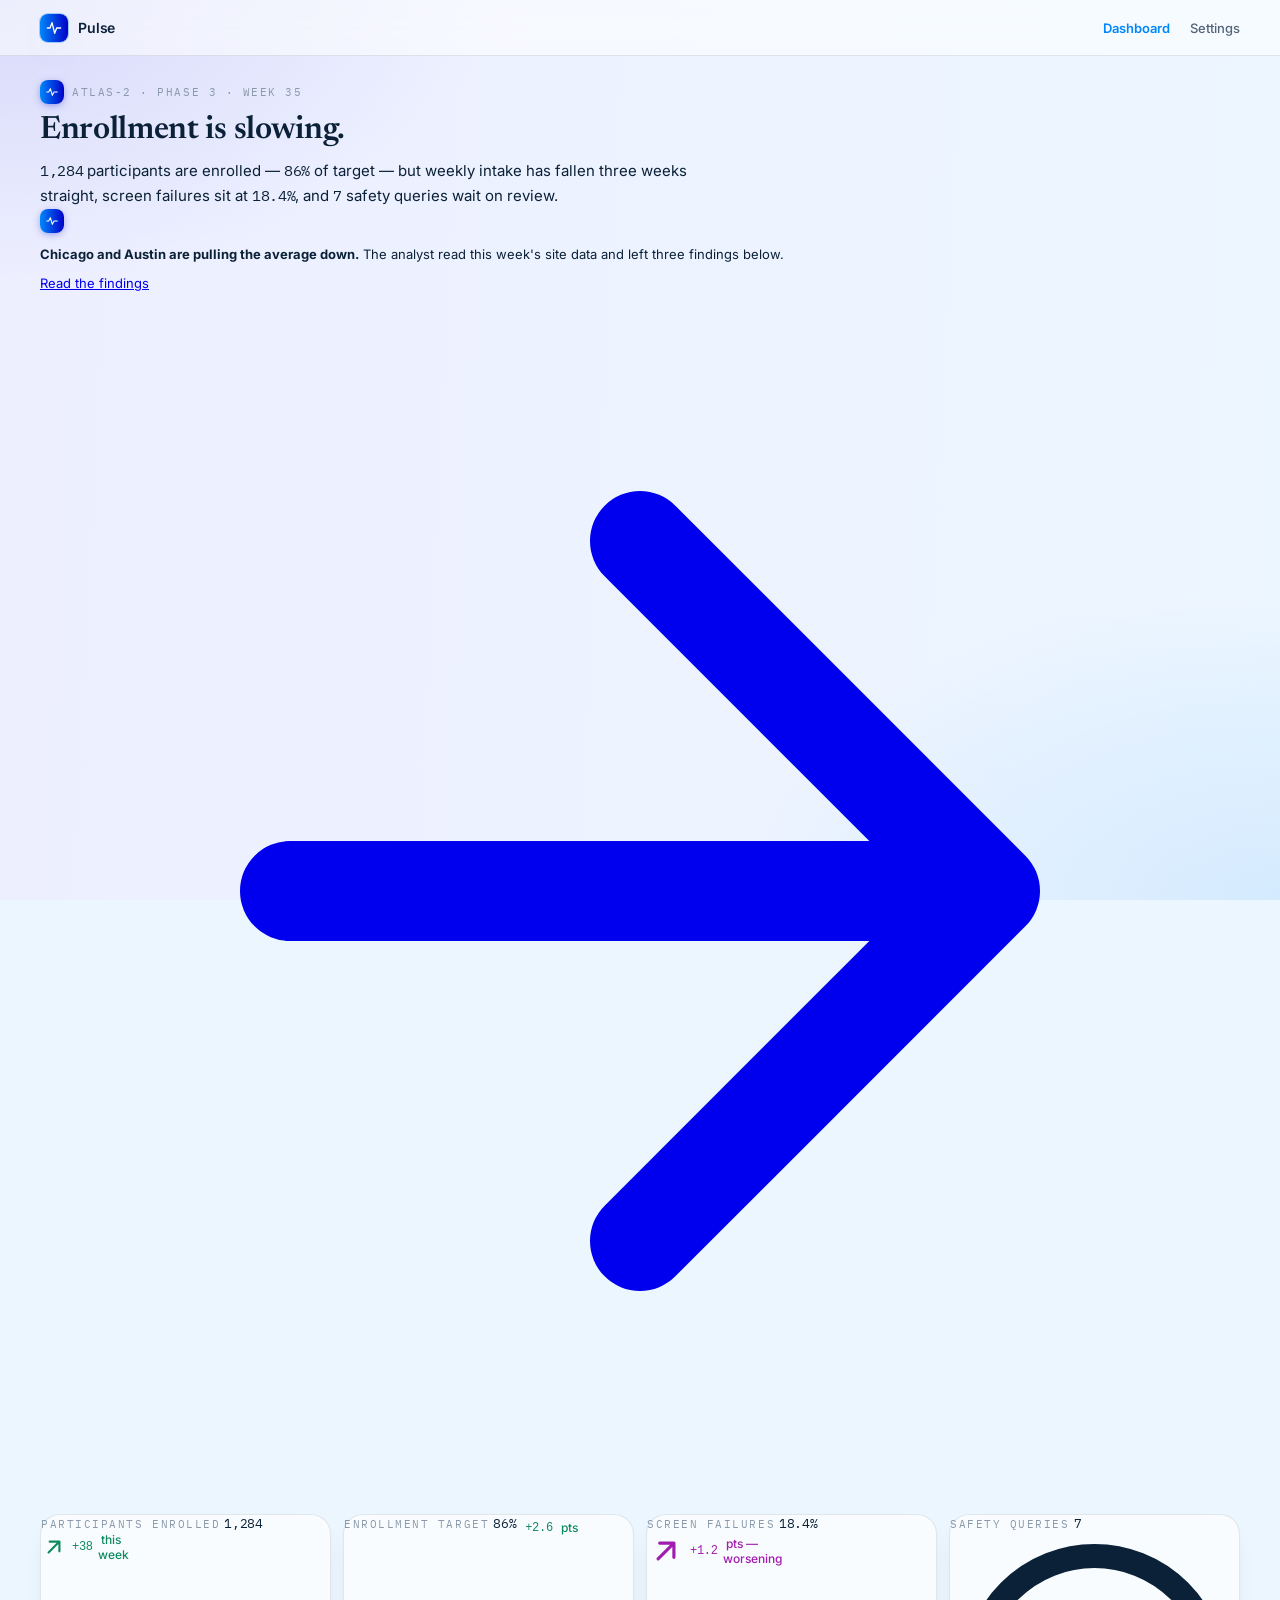
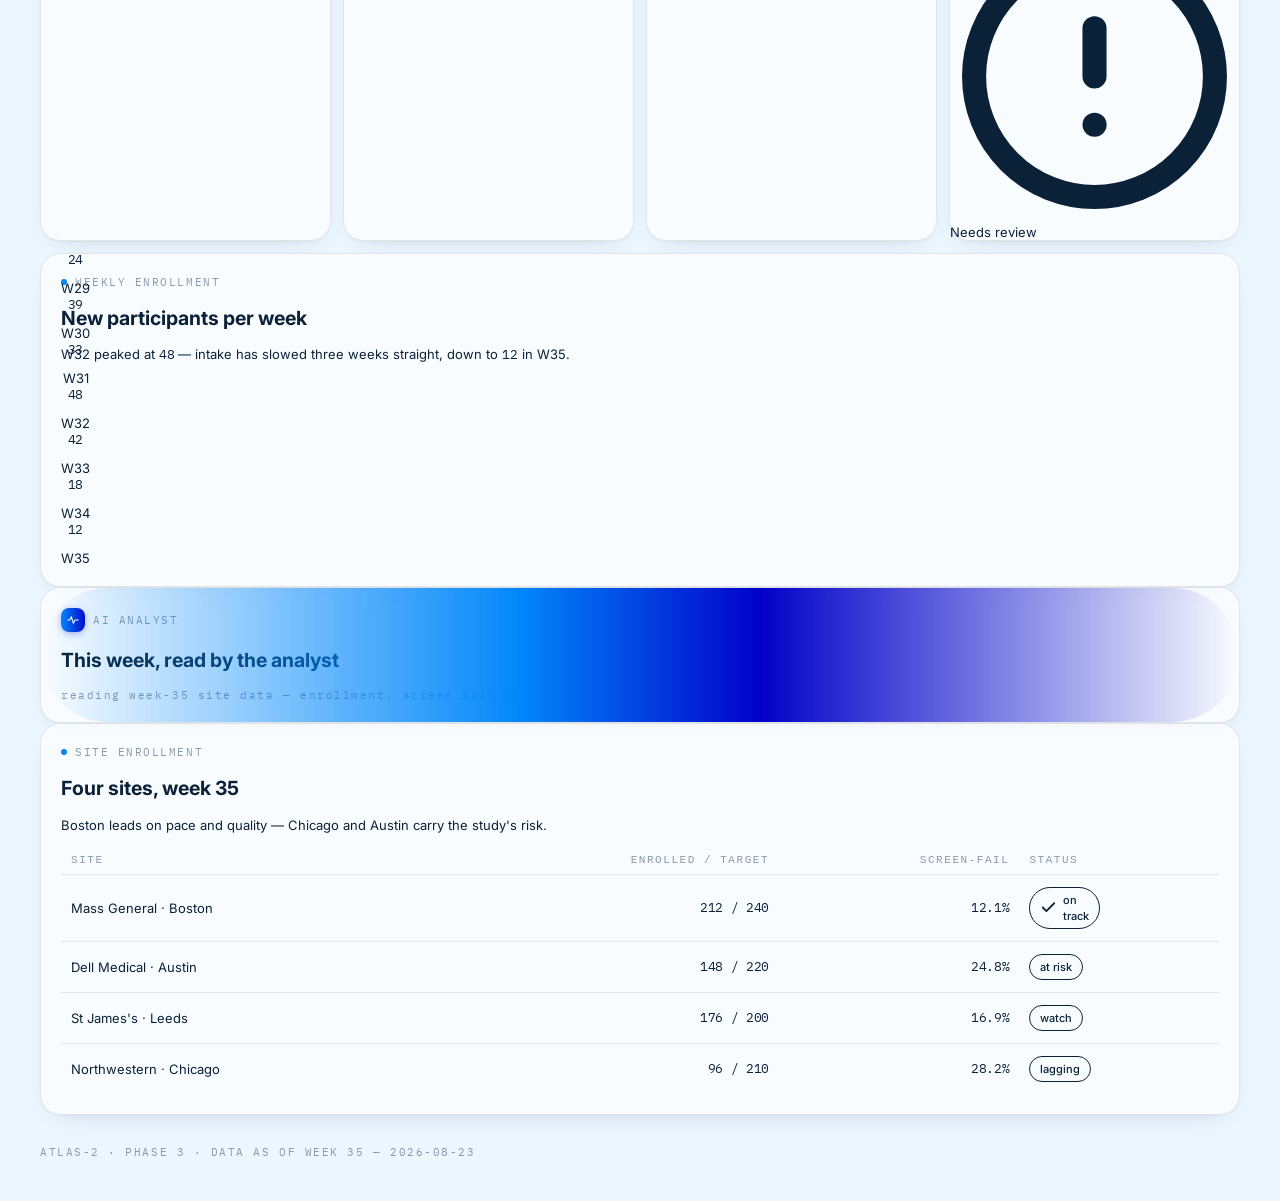
==== commit b2de2fa1: "Replace the Mumbai site with Northwestern Memorial, Chicago Demo data uses US and UK sites only — sa" ====
--- a/index.html
+++ b/index.html
@@ -40,7 +40,7 @@
       <span class="mascot-chip" aria-hidden="true">
         <svg viewBox="0 0 24 24" fill="none" stroke="currentColor" stroke-width="1.6" stroke-linecap="round" stroke-linejoin="round"><path d="M4 12h3l2.5-5 3 10 2.5-5h5"/></svg>
       </span>
-      <p><strong>Mumbai and Austin are pulling the average down.</strong> The analyst read this week's site data and left three findings below.</p>
+      <p><strong>Chicago and Austin are pulling the average down.</strong> The analyst read this week's site data and left three findings below.</p>
       <a class="guide-chip" href="#analyst">Read the findings
         <svg viewBox="0 0 24 24" fill="none" stroke="currentColor" stroke-width="2" stroke-linecap="round" stroke-linejoin="round" aria-hidden="true"><path d="M5 12h14M12 5l7 7-7 7"/></svg>
       </a>
@@ -139,7 +139,7 @@
         <div id="analyst-result" hidden>
           <p class="caption"><span class="stat-num">3</span> findings · from week-35 site data</p>
           <ul class="dot-list">
-            <li><span class="dot" aria-hidden="true"></span><p><strong>Mumbai is <span class="stat-num">54%</span> behind target.</strong> <span class="stat-num">96</span> of <span class="stat-num">210</span> enrolled, with the study's highest screen-fail rate at <span class="stat-num">28.2%</span> — the eligibility criteria deserve a site-level review.</p></li>
+            <li><span class="dot" aria-hidden="true"></span><p><strong>Chicago is <span class="stat-num">54%</span> behind target.</strong> <span class="stat-num">96</span> of <span class="stat-num">210</span> enrolled, with the study's highest screen-fail rate at <span class="stat-num">28.2%</span> — the eligibility criteria deserve a site-level review.</p></li>
             <li><span class="dot" aria-hidden="true"></span><p><strong>Intake has fallen three weeks straight.</strong> From <span class="stat-num">48</span> in W32 to <span class="stat-num">12</span> in W35 — at this pace the enrollment window closes about six weeks late.</p></li>
             <li><span class="dot" aria-hidden="true"></span><p><strong>Austin's failures look like eligibility misreads.</strong> <span class="stat-num">24.8%</span> screen failure is double Boston's rate on the same protocol — worth comparing coordinator screening notes.</p></li>
           </ul>
@@ -155,7 +155,7 @@
       <span class="label-mono">Site enrollment</span>
     </div>
     <h2 id="sites-title">Four sites, week 35</h2>
-    <p class="caption">Boston leads on pace and quality — Mumbai and Austin carry the study's risk.</p>
+    <p class="caption">Boston leads on pace and quality — Chicago and Austin carry the study's risk.</p>
     <table class="site-table">
       <thead>
         <tr>
@@ -187,7 +187,7 @@
           <td data-label="Status"><span class="pill pill-warn">watch</span></td>
         </tr>
         <tr>
-          <td class="site-cell"><span class="site-name">Hinduja</span> <span class="site-city">· Mumbai</span></td>
+          <td class="site-cell"><span class="site-name">Northwestern</span> <span class="site-city">· Chicago</span></td>
           <td class="num" data-label="Enrolled"><span class="site-progress"><span class="stat-num">96 / 210</span><span class="progress"><span class="progress-fill" style="--w:46%"></span></span></span></td>
           <td class="num" data-label="Screen-fail"><span class="stat-num">28.2%</span></td>
           <td data-label="Status"><span class="pill pill-neg">lagging</span></td>
--- a/styles.css
+++ b/styles.css
@@ -1,31 +1,17 @@
-/* Pulse — design system v1.7 (tokens + primitives + app styles) */
+/* Pulse — design.md v1.6 tokens, translated to plain CSS for a no-build page */
 
 :root {
-  --ink-950: #DBE6FA;
-  --ink-900: #ECF6FF;
-  --ink-850: #f6f9fc;
-  --ink-800: #ffffff;
-  --surface: #E7F1FF;
   --brand-blue: #0187FA;
   --brand-deep: #0101C9;
   --fg: #0b2138;
   --fg-muted: #52647a;
   --fg-faint: #8a99ab;
   --line: rgba(11, 33, 56, 0.10);
-  --line-strong: rgba(11, 33, 56, 0.18);
   --pos: #0f8a5f;
   --neg: #a21caf;
   --warn: #b7791f;
   --info: #0b76c4;
-  --lens-challenge: #0187FA;
-  --lens-coherence: #0101C9;
-  --lens-evidence: #0b76c4;
-  --src-neutral: #52647a;
   --brand-gradient: linear-gradient(270deg, #0101C9 0%, #0187FA 100%);
-  --brand-gradient-light: linear-gradient(270deg, #B9C4FF 0%, #BFE0FF 100%);
-  --brand-soft: linear-gradient(270deg, rgba(1,1,201,0.10), rgba(1,135,250,0.14));
-  --gradient-green: linear-gradient(135deg, #19c08a 0%, #0b7a52 100%);
-  --gradient-green-soft: linear-gradient(135deg, rgba(25,192,138,0.16), rgba(11,122,82,0.18));
   --shadow-card: 0 1px 2px 0 rgba(11,33,56,0.04), 0 10px 28px -16px rgba(11,33,56,0.20);
   --shadow-glow: 0 0 0 1px rgba(1,135,250,0.35), 0 12px 38px -10px rgba(1,135,250,0.32);
   --shadow-modal: 0 30px 70px -24px rgba(11,33,56,0.45);
@@ -38,6 +24,7 @@
 
 * { box-sizing: border-box; }
 
+/* the hidden attribute always wins, whatever display a class sets */
 [hidden] { display: none !important; }
 
 html { color-scheme: light; }
@@ -48,10 +35,11 @@
   font-size: 13px;
   color: var(--fg);
   -webkit-font-smoothing: antialiased;
-  background: var(--ink-900);
+  background: #ECF6FF;
   min-height: 100vh;
 }
 
+/* fixed 3-layer canvas wash — a pseudo-element so it holds on iOS and at any page length */
 body::before {
   content: "";
   position: fixed;
@@ -81,6 +69,8 @@
   overflow: hidden; clip: rect(0 0 0 0); white-space: nowrap; border: 0;
 }
 
+/* ---- type utilities ---- */
+
 .label-mono {
   font-family: var(--font-mono);
   font-size: 0.6875rem;
@@ -97,7 +87,7 @@
   letter-spacing: -0.025em;
 }
 
-/* ---- App header (56px, sticky, translucent) ---- */
+/* ---- header (AppHeader grammar: 56px, hairline, translucent blur) ---- */
 
 .app-header {
   position: sticky;
@@ -106,7 +96,6 @@
   display: flex;
   align-items: center;
   justify-content: space-between;
-  gap: 12px;
   height: 56px;
   padding: 0 24px;
   border-bottom: 1px solid var(--line);
@@ -140,44 +129,29 @@
 
 .logo-chip svg { width: 16px; height: 16px; }
 
-.app-nav { display: flex; align-items: center; gap: 6px; }
-
-.nav-link {
-  display: inline-flex;
-  align-items: center;
-  border-radius: 999px;
-  padding: 6px 14px;
-  font-size: 12px;
-  font-weight: 600;
+.app-nav { display: flex; align-items: center; gap: 20px; }
+
+.app-nav a {
+  font-size: 13px;
+  font-weight: 500;
   color: var(--fg-muted);
   text-decoration: none;
-  border: 1px solid transparent;
-  transition: color 0.15s var(--ease-house), border-color 0.15s var(--ease-house);
-}
-.nav-link:hover { color: var(--fg); border-color: rgba(1,135,250,0.4); }
-.nav-link.active {
-  background-image: var(--brand-gradient);
-  color: #fff;
-  box-shadow: var(--shadow-glow);
-}
-.nav-link:focus-visible,
-.pill:focus-visible,
-.btn-primary:focus-visible,
-.btn-secondary:focus-visible,
-.btn-ghost:focus-visible,
-.guide-chip:focus-visible {
-  outline: none;
-  box-shadow: 0 0 0 2px rgba(1,135,250,0.6);
-}
-.nav-link.active:focus-visible,
-.btn-primary:focus-visible,
-.guide-chip:focus-visible { box-shadow: 0 0 0 2px rgba(1,135,250,0.6), var(--shadow-glow); }
-
-/* ---- Page scaffolding — full-bleed, one scrolling pane ---- */
-
-.page { width: 100%; padding: 24px 24px 48px; }
-
-.opening { margin-bottom: 18px; }
+  transition: color 0.2s var(--ease-house);
+}
+
+.app-nav a:hover { color: var(--fg); }
+.app-nav a[aria-current="page"] { color: var(--brand-blue); font-weight: 600; }
+
+/* ---- page shell: full-bleed, one scroll pane (the document) ---- */
+
+.page {
+  width: 100%;
+  padding: 24px 24px 40px;
+}
+
+/* ---- opening grammar: byline → serif h1 → verdict ---- */
+
+.opening { margin-bottom: 20px; }
 
 .byline { display: flex; align-items: center; gap: 8px; margin-bottom: 10px; }
 
@@ -213,57 +187,10 @@
   margin: 0;
   max-width: 42rem;
 }
-.verdict .stat-num { font-weight: 600; }
-
-.rise {
-  animation: fade-rise 0.45s var(--ease-house) both;
-  animation-delay: min(calc(var(--d, 0) * 0.06s), 0.3s);
-}
-
-@keyframes fade-rise {
-  from { opacity: 0; transform: translateY(18px); }
-  to   { opacity: 1; transform: translateY(0); }
-}
-
-/* ---- Guide strip — one per screen, under the verdict ---- */
-
-.guide-strip {
-  display: flex;
-  align-items: center;
-  flex-wrap: wrap;
-  gap: 10px;
-  margin-top: 14px;
-  border: 1px solid var(--line);
-  border-radius: 1.25rem;
-  background: rgba(255,255,255,0.6);
-  backdrop-filter: blur(4px);
-  -webkit-backdrop-filter: blur(4px);
-  padding: 10px 14px;
-}
-.guide-strip p { margin: 0; font-size: 13px; line-height: 1.6; color: var(--fg-muted); flex: 1 1 260px; }
-.guide-strip p strong { color: var(--fg); font-weight: 600; }
-
-.guide-chip {
-  display: inline-flex;
-  align-items: center;
-  gap: 6px;
-  border: 0;
-  border-radius: 999px;
-  background-image: var(--brand-gradient);
-  color: #fff;
-  padding: 6px 14px;
-  font-family: var(--font-sans);
-  font-size: 12px;
-  font-weight: 600;
-  text-decoration: none;
-  box-shadow: var(--shadow-glow);
-  cursor: pointer;
-  transition: opacity 0.15s var(--ease-house);
-}
-.guide-chip:hover { opacity: 0.95; }
-.guide-chip svg { width: 14px; height: 14px; }
-
-/* ---- Cards ---- */
+
+.verdict .fig { font-weight: 600; }
+
+/* ---- glass card ---- */
 
 .card {
   border-radius: 1.25rem;
@@ -274,62 +201,253 @@
   -webkit-backdrop-filter: blur(4px);
 }
 
-.panel { padding: 20px; transition: box-shadow 0.3s var(--ease-house); }
+/* ---- metric tiles ---- */
+
+.metric-grid {
+  display: grid;
+  grid-template-columns: 1fr;
+  gap: 12px;
+  margin-bottom: 12px;
+}
+
+.tile {
+  padding: 20px;
+  min-height: 136px;
+  display: flex;
+  flex-direction: column;
+  gap: 8px;
+  transition: transform 0.3s var(--ease-house), box-shadow 0.3s var(--ease-house);
+}
+
+.tile:hover { transform: translateY(-4px); box-shadow: var(--shadow-glow); }
+
+/* hero tile is always lit: resting glow, blue/purple wash, breathing blobs */
+.tile-hero {
+  position: relative;
+  overflow: hidden;
+  box-shadow: var(--shadow-glow);
+  background:
+    radial-gradient(120% 90% at 100% 0%, rgba(1,135,250,0.10), transparent 60%),
+    radial-gradient(100% 80% at 0% 100%, rgba(1,1,201,0.07), transparent 60%),
+    rgba(255,255,255,0.7);
+}
+
+.tile-hero > * { position: relative; z-index: 1; }
+
+.tile-hero::before,
+.tile-hero::after {
+  content: "";
+  position: absolute;
+  border-radius: 999px;
+  pointer-events: none;
+  filter: blur(26px);
+}
+
+.tile-hero::before {
+  width: 90px; height: 90px; right: -22px; top: -26px;
+  background: rgba(1,135,250,0.18);
+  animation: breathe 12s ease-in-out infinite;
+}
+
+.tile-hero::after {
+  width: 72px; height: 72px; left: -20px; bottom: -24px;
+  background: rgba(1,1,201,0.12);
+  animation: breathe 14s ease-in-out infinite reverse;
+}
+
+@keyframes breathe {
+  0%, 100% { transform: scale(1) translate(0, 0); }
+  50% { transform: scale(1.25) translate(-6px, 4px); }
+}
+
+.tile-label { min-height: 2rem; }
+
+.tile-value {
+  font-size: 1.75rem;
+  font-weight: 600;
+  line-height: 1;
+  color: var(--fg);
+}
+
+.tile-value.hero { font-size: 2.25rem; color: var(--brand-blue); }
+
+.delta {
+  display: inline-flex;
+  align-items: center;
+  gap: 5px;
+  font-size: 12px;
+  font-weight: 500;
+  margin-top: auto;
+}
+
+.delta.pos { color: var(--pos); }
+.delta.neg { color: var(--neg); }
+.delta .ic { width: 14px; height: 14px; }
+.delta-note { color: var(--fg-faint); font-weight: 400; }
+
+/* ---- pills: tint formula border-{c}/30 bg-{c}/10 text-{c} ---- */
+
+.pill {
+  display: inline-flex;
+  align-items: center;
+  gap: 6px;
+  border-radius: 999px;
+  border: 1px solid;
+  padding: 4px 10px;
+  font-size: 0.6875rem;
+  line-height: 1rem;
+  font-weight: 500;
+  width: fit-content;
+}
+
+.pill .ic { width: 12px; height: 12px; }
+
+.pill.pos  { border-color: rgba(15,138,95,0.30);  background: rgba(15,138,95,0.10);  color: var(--pos); }
+.pill.neg  { border-color: rgba(162,28,175,0.30); background: rgba(162,28,175,0.10); color: var(--neg); }
+.pill.warn { border-color: rgba(183,121,31,0.30); background: rgba(183,121,31,0.10); color: var(--warn); }
+
+/* ---- panels (SectionCard grammar) ---- */
+
+.split {
+  display: grid;
+  grid-template-columns: 1fr;
+  gap: 12px;
+  margin-bottom: 12px;
+}
+
+.panel {
+  padding: 20px;
+  transition: box-shadow 0.3s var(--ease-house);
+}
+
 .panel:hover { box-shadow: var(--shadow-glow); }
 
 .panel-head { display: flex; align-items: center; gap: 8px; margin-bottom: 6px; }
-.panel-head .spacer { flex: 1; }
 
 .eyebrow-dot {
   width: 6px;
   height: 6px;
   border-radius: 999px;
   background: var(--brand-blue);
-  box-shadow: 0 0 8px rgba(1,135,250,0.85);
-  flex-shrink: 0;
-}
-
-.panel h2 {
+  animation: pulse-dot 2s var(--ease-house) infinite;
+}
+
+@keyframes pulse-dot { 0%, 100% { opacity: 1; } 50% { opacity: 0.45; } }
+
+.panel h3 {
   font-size: 16px;
   font-weight: 600;
-  letter-spacing: -0.025em;
-  margin: 0 0 4px;
-}
-
-.panel .caption {
+  letter-spacing: -0.01em;
   margin: 0 0 16px;
-  font-size: 12.5px;
-  line-height: 1.6;
-  color: var(--fg-muted);
-}
-.panel .caption .stat-num { font-weight: 600; color: var(--fg); }
-
-/* ---- Primitives — design.md §6, ported per the §12 bootstrap ---- */
-
-/* Pill (§6.1) — the tint formula: border {c}/30, bg {c}/10, text {c}; status is never a solid fill */
-.pill {
-  display: inline-flex;
-  align-items: center;
+}
+
+/* ---- chart: blue family only, HTML value labels, hover dims siblings ---- */
+
+.chart {
+  display: flex;
+  align-items: flex-end;
+  gap: 10px;
+  height: 190px;
+  padding-top: 8px;
+}
+
+.bar-col {
+  flex: 1;
+  display: flex;
+  flex-direction: column;
+  align-items: center;
+  justify-content: flex-end;
   gap: 6px;
-  padding: 4px 10px;
+  height: 100%;
+  min-width: 0;
+  transition: opacity 0.2s var(--ease-house);
+}
+
+.chart:hover .bar-col { opacity: 0.4; }
+.chart .bar-col:hover { opacity: 1; }
+
+.bar {
+  width: 100%;
+  height: var(--h);
+  border-radius: 6px 6px 2px 2px;
+  background: linear-gradient(180deg, #0187FA 0%, #0101C9 140%);
+  transform-origin: bottom;
+  animation: bar-grow 0.8s var(--ease-house) both;
+}
+
+@keyframes bar-grow { from { transform: scaleY(0); } to { transform: scaleY(1); } }
+
+.bar-val { font-size: 0.6875rem; color: var(--fg-muted); }
+
+.bar-day {
+  font-family: var(--font-mono);
+  font-size: 10px;
+  text-transform: uppercase;
+  letter-spacing: 0.18em;
+  color: var(--fg-faint);
+}
+
+/* ---- Iris panel: ambient hold (scan sweep), then verdict + dot bullets ---- */
+
+.scan-track {
+  position: relative;
+  height: 3px;
   border-radius: 999px;
-  border: 1px solid var(--line);
-  background: rgba(11,33,56,0.04);
-  color: var(--fg-muted);
+  overflow: hidden;
+  background: rgba(11,33,56,0.07);
+  margin: 18px 0 12px;
+}
+
+.scan-sweep {
+  position: absolute;
+  inset: 0;
+  border-radius: 999px;
+  background: linear-gradient(90deg, transparent, #0187FA 40%, #0101C9 60%, transparent);
+  animation: scan 1.4s linear infinite;
+}
+
+@keyframes scan {
+  from { transform: translateX(-100%); }
+  to   { transform: translateX(100%); }
+}
+
+.hold-note {
+  font-family: var(--font-mono);
   font-size: 0.6875rem;
-  line-height: 1rem;
-  font-weight: 500;
-  white-space: nowrap;
-}
-.pill svg { width: 12px; height: 12px; flex-shrink: 0; }
-.pill-blue   { border-color: rgba(1,135,250,0.30);  background: rgba(1,135,250,0.10);  color: var(--brand-blue); }
-.pill-purple { border-color: rgba(1,1,201,0.30);    background: rgba(1,1,201,0.10);    color: var(--brand-deep); }
-.pill-pos    { border-color: rgba(15,138,95,0.30);  background: rgba(15,138,95,0.10);  color: var(--pos); }
-.pill-neg    { border-color: rgba(162,28,175,0.30); background: rgba(162,28,175,0.10); color: var(--neg); }
-.pill-warn   { border-color: rgba(183,121,31,0.30); background: rgba(183,121,31,0.10); color: var(--warn); }
-.pill-info   { border-color: rgba(11,118,196,0.30); background: rgba(11,118,196,0.10); color: var(--info); }
-
-/* Buttons (§6.4) */
+  letter-spacing: 0.14em;
+  text-transform: lowercase;
+  color: var(--fg-faint);
+  margin: 0;
+}
+
+.iris-verdict {
+  font-size: 13.5px;
+  line-height: 1.7;
+  color: var(--fg);
+  margin: 0 0 14px;
+}
+
+.dot-list { list-style: none; margin: 0 0 18px; padding: 0; display: grid; gap: 10px; }
+
+.dot-list li { display: flex; gap: 10px; }
+
+.dot-list .dot {
+  margin-top: 0.45em;
+  width: 6px;
+  height: 6px;
+  border-radius: 999px;
+  background: rgba(1,135,250,0.7);
+  flex-shrink: 0;
+}
+
+.dot-list p { margin: 0; font-size: 13px; line-height: 1.6; color: var(--fg-muted); }
+
+.dot-list strong { font-weight: 600; color: var(--fg); }
+
+.cta-row { display: flex; flex-wrap: wrap; gap: 10px; }
+
+/* ---- buttons ---- */
+
 .btn-primary {
   display: inline-flex;
   align-items: center;
@@ -341,64 +459,227 @@
   font-family: var(--font-sans);
   font-size: 14px;
   font-weight: 600;
-  line-height: 1.4;
   color: #fff;
+  text-decoration: none;
   box-shadow: var(--shadow-glow);
   cursor: pointer;
-  text-decoration: none;
-  transition: opacity 0.15s var(--ease-house);
-}
+  transition: opacity 0.2s var(--ease-house);
+}
+
 .btn-primary:hover { opacity: 0.95; }
-.btn-primary:disabled {
-  background-image: none;
-  background: rgba(11,33,56,0.08);
-  color: var(--fg-faint);
-  box-shadow: none;
-  cursor: not-allowed;
-}
-
-.btn-secondary {
-  display: inline-flex;
-  align-items: center;
-  gap: 8px;
-  border-radius: 0.875rem;
-  border: 1px solid var(--line);
-  background: #fff;
-  padding: 10px 16px;
+.btn-primary .ic { width: 16px; height: 16px; }
+.btn-primary:focus-visible { outline: none; box-shadow: var(--shadow-glow), 0 0 0 2px #fff, 0 0 0 4px rgba(1,135,250,0.6); }
+
+.btn-tinted {
+  display: inline-flex;
+  align-items: center;
+  gap: 6px;
+  border: 1px solid rgba(1,135,250,0.30);
+  border-radius: 0.5rem;
+  background: rgba(1,135,250,0.06);
+  padding: 8px 14px;
   font-family: var(--font-sans);
   font-size: 13px;
   font-weight: 600;
-  color: var(--fg-muted);
-  box-shadow: var(--shadow-card);
+  color: var(--brand-blue);
+  text-decoration: none;
   cursor: pointer;
-  text-decoration: none;
-  transition: color 0.15s var(--ease-house), border-color 0.15s var(--ease-house);
-}
-.btn-secondary:hover { color: var(--fg); }
+  transition: background 0.2s var(--ease-house);
+}
+
+.btn-tinted:hover { background: rgba(1,135,250,0.10); }
+.btn-tinted:focus-visible { outline: none; box-shadow: 0 0 0 2px rgba(1,135,250,0.6); }
 
 .btn-ghost {
   display: inline-flex;
   align-items: center;
-  gap: 8px;
+  gap: 6px;
+  border: 1px solid var(--line);
   border-radius: 0.5rem;
-  border: 1px solid var(--line);
   background: transparent;
   padding: 8px 14px;
   font-family: var(--font-sans);
-  font-size: 14px;
+  font-size: 13px;
   font-weight: 500;
   color: var(--fg-muted);
+  text-decoration: none;
   cursor: pointer;
-  text-decoration: none;
-  transition: border-color 0.15s var(--ease-house), color 0.15s var(--ease-house);
-}
+  transition: border-color 0.2s var(--ease-house), color 0.2s var(--ease-house);
+}
+
 .btn-ghost:hover { border-color: rgba(1,135,250,0.4); color: var(--fg); }
-
-/* Destructive confirm (v1.7) — wears the primary gradient; the §6.6 confirm dialog is the guardrail */
-.btn-danger {
-  display: inline-flex;
-  align-items: center;
-  gap: 8px;
+.btn-ghost:focus-visible { outline: none; box-shadow: 0 0 0 2px rgba(1,135,250,0.6); }
+
+.btn-ghost.destructive:hover { border-color: rgba(1,135,250,0.4); color: var(--fg); }
+
+.btn-ghost.sm, .btn-tinted.sm { padding: 5px 10px; font-size: 12px; }
+
+/* ---- table ---- */
+
+.table-wrap { overflow-x: auto; position: relative; }
+
+table { width: 100%; border-collapse: collapse; }
+
+th {
+  font-family: var(--font-mono);
+  font-size: 0.6875rem;
+  font-weight: 500;
+  text-transform: uppercase;
+  letter-spacing: 0.14em;
+  color: var(--fg-faint);
+  text-align: left;
+  padding: 8px 10px;
+  border-bottom: 1px solid var(--line);
+  white-space: nowrap;
+}
+
+td {
+  padding: 12px 10px;
+  border-bottom: 1px solid var(--line);
+  font-size: 13px;
+  vertical-align: middle;
+}
+
+tbody tr { transition: background 0.15s var(--ease-house); }
+tbody tr:hover { background: rgba(11,33,56,0.02); }
+tbody tr:last-child td { border-bottom: 0; }
+
+th.num, td.num { text-align: right; }
+td.num { color: var(--fg); }
+
+.row-name { font-size: 14px; font-weight: 600; }
+
+.row-action { text-align: right; white-space: nowrap; }
+
+/* ---- footer ---- */
+
+.page-foot { margin-top: 28px; }
+
+/* ---- entrance motion: 0.45s house-ease rises, staggered, one-shot ---- */
+
+.rise {
+  animation: fade-rise 0.45s var(--ease-house) both;
+  animation-delay: calc(var(--d, 0) * 0.06s);
+}
+
+@keyframes fade-rise {
+  from { opacity: 0; transform: translateY(18px); }
+  to   { opacity: 1; transform: translateY(0); }
+}
+
+/* ---- settings page ---- */
+
+.settings-grid {
+  display: grid;
+  grid-template-columns: 1fr;
+  gap: 12px;
+  align-items: start;
+}
+
+.form-field { margin-bottom: 16px; }
+
+.form-field > label { display: block; margin-bottom: 6px; }
+
+.input {
+  width: 100%;
+  border: 1px solid var(--line);
+  border-radius: 0.875rem;
+  background: #fff;
+  padding: 12px 14px;
+  font-family: var(--font-sans);
+  font-size: 14px;
+  color: var(--fg);
+  transition: border-color 0.2s var(--ease-house), box-shadow 0.2s var(--ease-house);
+}
+
+.input::placeholder { color: var(--fg-faint); }
+
+.input:focus {
+  outline: none;
+  border-color: rgba(1,135,250,0.5);
+  box-shadow: 0 0 0 2px rgba(1,135,250,0.25);
+}
+
+.input.invalid { border-color: rgba(183,121,31,0.5); }
+
+.field-error {
+  display: flex;
+  align-items: center;
+  gap: 5px;
+  margin-top: 6px;
+  font-size: 12px;
+  color: var(--warn);
+}
+
+.field-error .ic { width: 14px; height: 14px; flex-shrink: 0; }
+
+.form-actions {
+  display: flex;
+  flex-wrap: wrap;
+  align-items: center;
+  gap: 10px;
+  margin-top: 20px;
+}
+
+.save-note {
+  display: inline-flex;
+  align-items: center;
+  gap: 5px;
+  font-family: var(--font-mono);
+  font-size: 0.6875rem;
+  letter-spacing: 0.06em;
+  color: var(--pos);
+}
+
+.save-note .ic { width: 13px; height: 13px; }
+
+.aside-note { font-size: 13px; line-height: 1.6; color: var(--fg-muted); margin: 0 0 14px; }
+
+/* ---- modal (§6.6) ---- */
+
+.scrim {
+  position: fixed;
+  inset: 0;
+  z-index: 50;
+  display: flex;
+  align-items: center;
+  justify-content: center;
+  padding: 24px;
+  background: rgba(11,33,56,0.45);
+  backdrop-filter: blur(3px);
+  -webkit-backdrop-filter: blur(3px);
+}
+
+.modal {
+  width: min(480px, 92vw);
+  border-radius: 1.5rem;
+  border: 1px solid var(--line);
+  background: #fff;
+  padding: 24px;
+  box-shadow: var(--shadow-modal);
+  animation: modal-in 0.3s var(--ease-expo) both;
+}
+
+@keyframes modal-in {
+  from { opacity: 0; transform: translateY(16px) scale(0.96); }
+  to   { opacity: 1; transform: translateY(0) scale(1); }
+}
+
+.modal h2 {
+  font-size: 16.5px;
+  font-weight: 700;
+  letter-spacing: -0.01em;
+  margin: 0 0 8px;
+}
+
+.modal p { font-size: 13px; line-height: 1.6; color: var(--fg-muted); margin: 0 0 20px; }
+
+.modal-actions { display: flex; justify-content: flex-end; gap: 10px; }
+
+/* Destructive confirm (v1.7) — wears the primary gradient; the confirm dialog is the guardrail */
+.btn-neg {
+  display: inline-flex;
+  align-items: center;
   border: 0;
   border-radius: 0.5rem;
   background-image: var(--brand-gradient);
@@ -412,430 +693,96 @@
   cursor: pointer;
   transition: opacity 0.15s var(--ease-house);
 }
-.btn-danger:hover { opacity: 0.95; }
-.btn-danger:focus-visible { outline: none; box-shadow: 0 0 0 2px rgba(1,135,250,0.6), var(--shadow-glow); }
-
-/* ProgressBar (§6.3) — track + gradient fill */
-.progress {
-  height: 6px;
-  width: 100%;
-  overflow: hidden;
-  border-radius: 999px;
-  background: rgba(11,33,56,0.06);
-}
-.progress-fill {
-  display: block;
-  height: 100%;
-  border-radius: 999px;
-  background-image: var(--brand-gradient);
-  width: 0;
-  animation: bar-grow 0.8s var(--ease-house) 0.3s forwards;
-}
-@keyframes bar-grow { to { width: var(--w, 100%); } }
-
-/* MetricTile (§6.3) — composes .card; the value wears .stat-num */
-.metric-tile {
-  min-height: 136px;
-  padding: 20px;
-  display: flex;
-  flex-direction: column;
-  gap: 10px;
-  transition: box-shadow 0.3s var(--ease-house);
-}
-.metric-tile:hover { box-shadow: var(--shadow-glow); }
-.metric-value {
-  font-size: 1.75rem;
-  font-weight: 600;
-  line-height: 1;
-  color: var(--fg);
-}
-.metric-tile-hero { border-color: rgba(1,135,250,0.25); box-shadow: var(--shadow-glow); }
-.metric-tile-hero .metric-value { font-size: 2.25rem; color: var(--brand-blue); }
-.metric-tile .progress { margin-top: auto; }
-
-.delta {
-  display: inline-flex;
-  align-items: center;
-  gap: 4px;
-  font-size: 12px;
-  font-weight: 500;
-  color: var(--fg-muted);
-  margin-top: auto;
-}
-.delta svg { width: 14px; height: 14px; flex-shrink: 0; }
-.delta.pos { color: var(--pos); }
-.delta.neg { color: var(--neg); }
-.metric-tile .delta + .progress, .metric-tile .progress + .delta { margin-top: 0; }
-
-/* GapBadge (§6.3) */
-.gap-badge {
-  display: inline-flex;
-  align-items: center;
-  gap: 6px;
-  border-radius: 999px;
-  border: 1px solid rgba(183,121,31,0.30);
-  background: rgba(183,121,31,0.10);
-  padding: 4px 10px;
-  font-size: 0.6875rem;
-  line-height: 1rem;
-  font-weight: 500;
-  color: var(--warn);
-  margin-top: auto;
-  align-self: flex-start;
-}
-.gap-badge svg { width: 12px; height: 12px; }
-
-/* Input (§6.7) — white fill, blue focus ring */
-.input {
-  width: 100%;
-  border-radius: 0.875rem;
-  border: 1px solid var(--line);
-  background: #fff;
-  padding: 12px 14px;
-  font-family: var(--font-sans);
-  font-size: 14px;
-  color: var(--fg);
-}
-.input::placeholder { color: var(--fg-faint); }
-.input:focus {
-  border-color: rgba(1,135,250,0.5);
-  outline: none;
-  box-shadow: 0 0 0 2px rgba(1,135,250,0.25);
-}
-.input.invalid { border-color: rgba(162,28,175,0.5); }
-select.input { appearance: none; background-image: linear-gradient(45deg, transparent 50%, var(--fg-muted) 50%), linear-gradient(135deg, var(--fg-muted) 50%, transparent 50%); background-position: calc(100% - 19px) 50%, calc(100% - 14px) 50%; background-size: 5px 5px; background-repeat: no-repeat; }
-
-/* Empty state (§6.8) */
-.empty-state {
-  border-radius: 1.25rem;
-  border: 1px dashed var(--line);
-  background: rgba(255,255,255,0.6);
-  padding: 40px 20px;
-  text-align: center;
-  font-size: 13px;
-  line-height: 1.6;
-  color: var(--fg-muted);
-}
-
-/* ---- Dashboard layout ---- */
-
-.metric-grid {
+
+.btn-neg:hover { opacity: 0.95; }
+.btn-neg:focus-visible { outline: none; box-shadow: 0 0 0 2px rgba(1,135,250,0.6), var(--shadow-glow); }
+
+/* ---- welcome (from-scratch branch) ---- */
+
+.hero-split {
   display: grid;
   grid-template-columns: 1fr;
-  gap: 12px;
-  margin-bottom: 20px;
-}
-
-.exhibit-row {
-  display: grid;
-  grid-template-columns: 1fr;
-  gap: 12px;
-  margin-bottom: 12px;
-}
-
-.section-stack > * + * { margin-top: 12px; }
-
-/* ---- Chart — HTML overlays, no SVG text (§8.3) ---- */
-
-.chart { width: 100%; }
-
-.chart-cols {
-  display: flex;
-  align-items: flex-end;
-  gap: 10px;
-  height: 180px;
-  padding-top: 4px;
-}
-
-.bar-col {
-  flex: 1;
-  display: flex;
-  flex-direction: column;
-  justify-content: flex-end;
-  align-items: center;
-  gap: 6px;
-  height: 100%;
-  transition: opacity 0.2s var(--ease-house);
-}
-.chart-cols:hover .bar-col:not(:hover) { opacity: 0.35; }
-
-.bar-value {
-  font-size: 0.6875rem;
-  color: var(--fg-muted);
-  animation: fade-rise 0.45s var(--ease-house) both;
-  animation-delay: calc(min(var(--i) * 0.07s, 0.3s) + 0.5s);
-}
-
-.bar {
-  width: 100%;
-  max-width: 44px;
-  border-radius: 6px 6px 3px 3px;
-  background: linear-gradient(180deg, #0187FA 0%, #0101C9 140%);
-  height: var(--h);
-  transform-origin: bottom;
-  animation: bar-draw 0.8s var(--ease-house) both;
-  animation-delay: min(calc(var(--i) * 0.07s), 0.3s);
-}
-@keyframes bar-draw { from { transform: scaleY(0); } to { transform: scaleY(1); } }
-
-.bar-week {
-  font-family: var(--font-mono);
-  font-size: 9px;
-  text-transform: uppercase;
-  letter-spacing: 0.18em;
-  color: var(--fg-faint);
-}
-
-/* ---- Site table ---- */
-
-.site-table { width: 100%; border-collapse: collapse; }
-.site-table th {
-  text-align: left;
+  gap: 24px;
+  align-items: center;
+  padding-top: 24px;
+}
+
+.step-list { list-style: none; margin: 0; padding: 0; display: grid; gap: 12px; }
+
+.step-list li { display: flex; gap: 10px; align-items: flex-start; }
+
+.step-mark {
+  margin-top: 2px;
+  width: 14px;
+  height: 14px;
+  border-radius: 999px;
+  border: 1.5px dashed var(--fg-faint);
+  flex-shrink: 0;
+}
+
+.step-list p { margin: 0; font-size: 13px; line-height: 1.6; color: var(--fg-muted); }
+.step-list strong { font-weight: 600; color: var(--fg); }
+
+.kbd {
   font-family: var(--font-mono);
   font-size: 0.6875rem;
-  line-height: 1rem;
-  text-transform: uppercase;
-  letter-spacing: 0.14em;
-  font-weight: 400;
-  color: var(--fg-faint);
-  padding: 8px 12px;
-  border-bottom: 1px solid var(--line);
-}
-.site-table td {
-  padding: 12px;
-  border-bottom: 1px solid var(--line);
-  font-size: 13px;
-  vertical-align: middle;
-}
-.site-table tr:last-child td { border-bottom: 0; }
-.site-table .num { text-align: right; }
-.site-table th.num { text-align: right; }
-.site-table .site-name { font-weight: 600; color: var(--fg); }
-.site-table .site-city { color: var(--fg-muted); font-size: 12px; }
-.site-progress { display: flex; align-items: center; justify-content: flex-end; gap: 10px; min-width: 140px; }
-.site-progress .stat-num { white-space: nowrap; }
-.site-progress .progress { width: 72px; flex-shrink: 0; }
-.site-table td::before { display: none; }
-
-/* ---- Analyst card (Iris — ambient, no spinners) ---- */
-
-.analyst-card { position: relative; overflow: hidden; scroll-margin-top: 96px; }
-
-.analyst-card .iris-grid {
-  position: absolute;
-  inset: 0;
-  pointer-events: none;
-  background-image: radial-gradient(circle, rgba(11,33,56,0.05) 1px, transparent 1.6px);
-  background-size: 22px 22px;
-  -webkit-mask-image: radial-gradient(120% 100% at 50% 0%, #fff 40%, transparent 90%);
-  mask-image: radial-gradient(120% 100% at 50% 0%, #fff 40%, transparent 90%);
-  opacity: 0.6;
-}
-
-@property --orbit { syntax: "<angle>"; initial-value: 0deg; inherits: false; }
-.analyst-card::before {
-  content: "";
-  position: absolute;
-  inset: 0;
-  border-radius: 1.25rem;
-  padding: 1.5px;
-  background: conic-gradient(from var(--orbit), transparent 0deg, #0187FA 50deg, #0101C9 120deg, transparent 190deg);
-  -webkit-mask: linear-gradient(#fff 0 0) content-box, linear-gradient(#fff 0 0);
-  -webkit-mask-composite: xor;
-  mask: linear-gradient(#fff 0 0) content-box, linear-gradient(#fff 0 0);
-  mask-composite: exclude;
-  animation: iris-orbit 7s linear infinite;
-  opacity: 0.5;
-  pointer-events: none;
-}
-.analyst-card:hover::before { animation-duration: 3s; opacity: 1; }
-@keyframes iris-orbit { to { --orbit: 360deg; } }
-
-.analyst-body { position: relative; }
-
-.scan-sweep {
-  height: 2px;
-  border-radius: 999px;
-  overflow: hidden;
-  background: rgba(11,33,56,0.06);
-  position: relative;
-  margin: 14px 0 6px;
-}
-.scan-sweep::after {
-  content: "";
-  position: absolute;
-  inset: 0;
-  background: linear-gradient(90deg, transparent, #0187FA 40%, #0101C9 60%, transparent);
-  transform: translateX(-100%);
-  animation: sweep 1.4s linear infinite;
-}
-@keyframes sweep { to { transform: translateX(100%); } }
-
-.hold-note { font-size: 12.5px; color: var(--fg-muted); margin: 8px 0 0; }
-
-/* Brand-dot bullets with bold lead-ins (§11.1) */
-.dot-list { list-style: none; margin: 12px 0 0; padding: 0; display: grid; gap: 12px; }
-.dot-list li { display: flex; gap: 10px; align-items: flex-start; }
-.dot-list .dot {
-  margin-top: 0.45em;
-  width: 6px;
-  height: 6px;
-  border-radius: 999px;
-  background: rgba(1,135,250,0.7);
-  flex-shrink: 0;
-}
-.dot-list p { margin: 0; font-size: 13px; line-height: 1.6; color: var(--fg-muted); }
-.dot-list strong { font-weight: 600; color: var(--fg); }
-.dot-list .stat-num { font-weight: 600; color: var(--fg); }
-
-/* ---- Settings ---- */
-
-.settings-grid {
-  display: grid;
-  grid-template-columns: 1fr;
-  gap: 12px;
-  align-items: start;
-}
-
-.form-row { margin-bottom: 16px; }
-.form-row label { display: block; margin-bottom: 6px; }
-
-.field-error {
-  display: flex;
-  align-items: center;
-  gap: 6px;
-  margin-top: 6px;
-  font-size: 12px;
-  color: var(--neg);
-}
-.field-error svg { width: 14px; height: 14px; flex-shrink: 0; }
-
-.form-actions { display: flex; align-items: center; gap: 10px; flex-wrap: wrap; margin-top: 20px; }
-.form-actions .spacer { flex: 1; }
-
-.chip-saved {
-  display: inline-flex;
-  align-items: center;
-  gap: 5px;
-  border-radius: 999px;
-  background: rgba(15,138,95,0.10);
-  padding: 3px 9px;
-  font-size: 0.6875rem;
-  line-height: 1rem;
-  font-weight: 500;
-  color: var(--pos);
-}
-.chip-saved svg { width: 12px; height: 12px; }
-
-.note-info {
-  display: flex;
-  align-items: flex-start;
-  gap: 8px;
-  margin-top: 14px;
-  border: 1px solid rgba(11,118,196,0.30);
-  background: rgba(11,118,196,0.10);
-  border-radius: 0.875rem;
-  padding: 10px 12px;
-  font-size: 12.5px;
-  line-height: 1.6;
-  color: var(--info);
-}
-.note-info svg { width: 14px; height: 14px; flex-shrink: 0; margin-top: 2px; }
-
-/* ---- Modal (§6.6) ---- */
-
-.modal-scrim {
-  position: fixed;
-  inset: 0;
-  z-index: 50;
-  display: flex;
-  align-items: center;
-  justify-content: center;
-  padding: 24px;
-  background: rgba(11,33,56,0.45);
-  backdrop-filter: blur(3px);
-  -webkit-backdrop-filter: blur(3px);
-}
-
-.modal {
-  width: min(480px, 92vw);
-  border-radius: 1.5rem;
-  border: 1px solid var(--line);
-  background: #fff;
-  padding: 24px;
-  box-shadow: var(--shadow-modal);
-  animation: modal-in 0.25s var(--ease-expo) both;
-}
-@keyframes modal-in {
-  from { opacity: 0; transform: translateY(16px) scale(0.96); }
-  to   { opacity: 1; transform: translateY(0) scale(1); }
-}
-.modal h2 {
-  font-size: 16.5px;
-  font-weight: 700;
-  letter-spacing: -0.025em;
-  margin: 0 0 8px;
-}
-.modal p { margin: 0 0 18px; font-size: 13px; line-height: 1.7; color: var(--fg-muted); }
-.modal .modal-actions { display: flex; justify-content: flex-end; gap: 10px; }
-
-/* ---- Footer ---- */
-
-.page-foot { margin-top: 28px; }
-.page-foot .label-mono { letter-spacing: 0.14em; }
-
-/* ---- Responsive (§5.3 — holds from 390px to ultrawide) ---- */
+  background: rgba(11,33,56,0.05);
+  border-radius: 6px;
+  padding: 2px 6px;
+  color: var(--fg-muted);
+}
+
+/* ---- responsive: collapses stepwise, no horizontal scroll anywhere ---- */
+
+/* below sm the portfolio table reorganizes into stacked rows — nothing scrolls sideways */
+@media (max-width: 639px) {
+  .table-wrap { overflow-x: visible; }
+  thead {
+    position: absolute; width: 1px; height: 1px; padding: 0; margin: -1px;
+    overflow: hidden; clip: rect(0 0 0 0); white-space: nowrap; border: 0;
+  }
+  table, tbody, tr, td { display: block; }
+  tbody tr {
+    display: grid;
+    grid-template-columns: repeat(3, 1fr);
+    gap: 2px 12px;
+    padding: 14px 0;
+    border-bottom: 1px solid var(--line);
+  }
+  tbody tr:last-child { padding-bottom: 4px; }
+  td { border-bottom: 0; padding: 0; }
+  .row-name { grid-column: 1 / 3; grid-row: 1; align-self: center; }
+  .cell-status { grid-column: 3; grid-row: 1; justify-self: end; align-self: center; }
+  td.num { text-align: left; }
+  td.num::before {
+    content: attr(data-label);
+    display: block;
+    font-family: var(--font-mono);
+    font-size: 10px;
+    font-weight: 400;
+    letter-spacing: 0.18em;
+    text-transform: uppercase;
+    color: var(--fg-faint);
+    margin: 8px 0 2px;
+  }
+  .row-action { grid-column: 1 / 4; text-align: left; margin-top: 10px; }
+}
 
 @media (min-width: 640px) {
   .metric-grid { grid-template-columns: repeat(2, 1fr); }
 }
 
 @media (min-width: 1024px) {
-  .page { padding: 24px 40px 48px; }
+  .page { padding: 24px 40px 40px; }
   .app-header { padding: 0 40px; }
   h1 { font-size: 2rem; }
   .metric-grid { grid-template-columns: repeat(4, 1fr); }
-  .exhibit-row { grid-template-columns: 1.4fr 1fr; }
+  .split { grid-template-columns: 1.2fr 1fr; }
   .settings-grid { grid-template-columns: 1.6fr 1fr; }
-}
-
-/* Below lg the site table reflows to stacked cards — nothing scrolls sideways */
-@media (max-width: 1023.98px) {
-  .site-table thead { position: absolute; width: 1px; height: 1px; overflow: hidden; clip: rect(0 0 0 0); }
-  .site-table, .site-table tbody, .site-table tr, .site-table td { display: block; width: 100%; }
-  .site-table tr {
-    border: 1px solid var(--line);
-    border-radius: 0.875rem;
-    background: #fff;
-    padding: 6px 0;
-    margin-bottom: 10px;
-  }
-  .site-table tr:last-child { margin-bottom: 0; }
-  .site-table td {
-    display: flex;
-    align-items: center;
-    justify-content: space-between;
-    gap: 12px;
-    border-bottom: 0;
-    padding: 7px 14px;
-    text-align: left;
-  }
-  .site-table .num { text-align: left; }
-  .site-table td::before {
-    content: attr(data-label);
-    display: block;
-    font-family: var(--font-mono);
-    font-size: 0.6875rem;
-    text-transform: uppercase;
-    letter-spacing: 0.14em;
-    color: var(--fg-faint);
-  }
-  .site-table td.site-cell::before { display: none; }
-  .site-table td.site-cell { justify-content: flex-start; gap: 6px; }
-  .site-table td::before { flex-shrink: 0; }
-}
-
-/* ---- Reduced motion (§7.6) ---- */
+  .hero-split { grid-template-columns: 1.3fr 1fr; padding-top: 48px; }
+}
+
+/* ---- reduced motion: one-shots settle finished, loops stop ---- */
 
 @media (prefers-reduced-motion: reduce) {
   *, *::before, *::after {
@@ -843,6 +790,6 @@
     animation-iteration-count: 1 !important;
     transition-duration: 0.001ms !important;
   }
-  .analyst-card::before { animation: none; }
-  .scan-sweep::after { animation: none; transform: none; opacity: 0.55; }
-}
+  .scan-sweep { animation: none; transform: none; opacity: 0.55; }
+  .eyebrow-dot { animation: none; }
+}
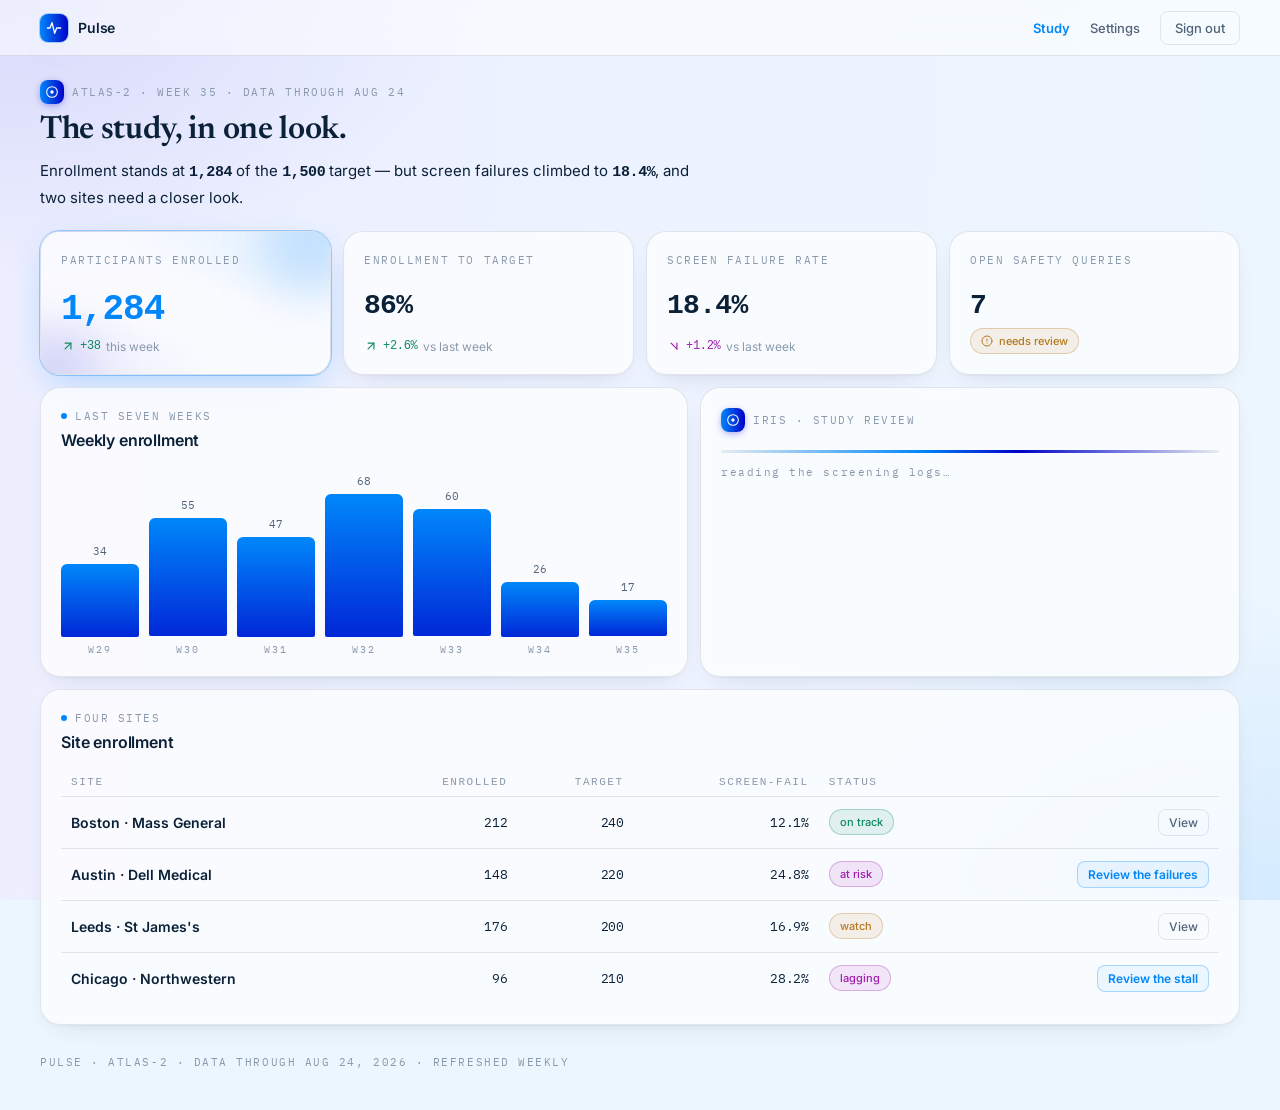
==== commit ddec0843: "Replace the Mumbai site with Northwestern Memorial, Chicago Demo data uses US and UK sites only — sa" ====
--- a/index.html
+++ b/index.html
@@ -3,7 +3,7 @@
 <head>
 <meta charset="UTF-8">
 <meta name="viewport" content="width=device-width, initial-scale=1">
-<title>Pulse — ATLAS-2 dashboard</title>
+<title>Pulse — study operations</title>
 <link rel="icon" href="data:image/svg+xml,<svg xmlns=%22http://www.w3.org/2000/svg%22 viewBox=%220 0 24 24%22><rect width=%2224%22 height=%2224%22 rx=%226%22 fill=%22%230187FA%22/><path d=%22M4 12h4l2.5-6 3 12 2.5-6h4%22 fill=%22none%22 stroke=%22white%22 stroke-width=%222%22 stroke-linecap=%22round%22 stroke-linejoin=%22round%22/></svg>">
 <link rel="preconnect" href="https://fonts.googleapis.com">
 <link rel="preconnect" href="https://fonts.gstatic.com" crossorigin>
@@ -19,9 +19,10 @@
     </span>
     <span>Pulse</span>
   </a>
-  <nav class="app-nav" aria-label="Main">
-    <a class="nav-link active" href="index.html" aria-current="page">Dashboard</a>
-    <a class="nav-link" href="settings.html">Settings</a>
+  <nav class="app-nav" aria-label="Primary">
+    <a href="index.html" aria-current="page">Study</a>
+    <a href="settings.html">Settings</a>
+    <a class="btn-ghost" href="#" role="button">Sign out</a>
   </nav>
 </header>
 
@@ -30,119 +31,94 @@
   <section class="opening rise" style="--d:0">
     <div class="byline">
       <span class="mascot-chip" aria-hidden="true">
-        <svg viewBox="0 0 24 24" fill="none" stroke="currentColor" stroke-width="1.6" stroke-linecap="round" stroke-linejoin="round"><path d="M4 12h3l2.5-5 3 10 2.5-5h5"/></svg>
+        <svg viewBox="0 0 24 24" fill="none" stroke="currentColor" stroke-width="1.6" stroke-linecap="round"><circle cx="12" cy="12" r="8"/><circle cx="12" cy="12" r="2.5" fill="currentColor" stroke="none"/></svg>
       </span>
-      <span class="label-mono">ATLAS-2 · phase 3 · week 35</span>
+      <span class="label-mono">atlas-2 · week 35 · data through aug 24</span>
     </div>
-    <h1>Enrollment is slowing.</h1>
-    <p class="verdict"><span class="stat-num">1,284</span> participants are enrolled — <span class="stat-num">86%</span> of target — but weekly intake has fallen three weeks straight, screen failures sit at <span class="stat-num">18.4%</span>, and <span class="stat-num">7</span> safety queries wait on review.</p>
-    <div class="guide-strip">
-      <span class="mascot-chip" aria-hidden="true">
-        <svg viewBox="0 0 24 24" fill="none" stroke="currentColor" stroke-width="1.6" stroke-linecap="round" stroke-linejoin="round"><path d="M4 12h3l2.5-5 3 10 2.5-5h5"/></svg>
-      </span>
-      <p><strong>Chicago and Austin are pulling the average down.</strong> The analyst read this week's site data and left three findings below.</p>
-      <a class="guide-chip" href="#analyst">Read the findings
-        <svg viewBox="0 0 24 24" fill="none" stroke="currentColor" stroke-width="2" stroke-linecap="round" stroke-linejoin="round" aria-hidden="true"><path d="M5 12h14M12 5l7 7-7 7"/></svg>
-      </a>
-    </div>
+    <h1>The study, in one look.</h1>
+    <p class="verdict">Enrollment stands at <span class="stat-num fig">1,284</span> of the <span class="stat-num fig">1,500</span> target — but screen failures climbed to <span class="stat-num fig">18.4%</span>, and two sites need a closer look.</p>
   </section>
 
-  <section class="metric-grid" aria-label="Study metrics">
-    <div class="card metric-tile metric-tile-hero rise" style="--d:1">
-      <span class="label-mono">Participants enrolled</span>
-      <span class="metric-value stat-num">1,284</span>
-      <span class="delta pos">
-        <svg viewBox="0 0 24 24" fill="none" stroke="currentColor" stroke-width="2" stroke-linecap="round" stroke-linejoin="round" aria-hidden="true"><path d="M7 17L17 7M8 7h9v9"/></svg>
-        <span class="stat-num">+38</span>&nbsp;this week
-      </span>
-    </div>
-    <div class="card metric-tile rise" style="--d:2">
-      <span class="label-mono">Enrollment target</span>
-      <span class="metric-value stat-num">86%</span>
-      <span class="delta pos">
-        <svg viewBox="0 0 24 24" fill="none" stroke="currentColor" stroke-width="2" stroke-linecap="round" stroke-linejoin="round" aria-hidden="true"><path d="M7 17L17 7M8 7h9v9"/></svg>
-        <span class="stat-num">+2.6</span>&nbsp;pts
-      </span>
-      <div class="progress" role="progressbar" aria-valuenow="86" aria-valuemin="0" aria-valuemax="100" aria-label="86% of enrollment target">
-        <div class="progress-fill" style="--w:86%"></div>
+  <section class="metric-grid" aria-label="Key metrics">
+    <div class="card tile tile-hero rise" style="--d:1">
+      <div class="label-mono tile-label">Participants enrolled</div>
+      <div class="stat-num tile-value hero">1,284</div>
+      <div class="delta pos">
+        <svg class="ic" viewBox="0 0 24 24" fill="none" stroke="currentColor" stroke-width="2" stroke-linecap="round" stroke-linejoin="round" aria-hidden="true"><path d="M7 7h10v10"/><path d="M7 17 17 7"/></svg>
+        <span class="stat-num">+38</span><span class="delta-note">this week</span>
       </div>
     </div>
-    <div class="card metric-tile rise" style="--d:3">
-      <span class="label-mono">Screen failures</span>
-      <span class="metric-value stat-num">18.4%</span>
-      <span class="delta neg">
-        <svg viewBox="0 0 24 24" fill="none" stroke="currentColor" stroke-width="2" stroke-linecap="round" stroke-linejoin="round" aria-hidden="true"><path d="M7 17L17 7M8 7h9v9"/></svg>
-        <span class="stat-num">+1.2</span>&nbsp;pts&nbsp;— worsening
-      </span>
+    <div class="card tile rise" style="--d:2">
+      <div class="label-mono tile-label">Enrollment to target</div>
+      <div class="stat-num tile-value">86%</div>
+      <div class="delta pos">
+        <svg class="ic" viewBox="0 0 24 24" fill="none" stroke="currentColor" stroke-width="2" stroke-linecap="round" stroke-linejoin="round" aria-hidden="true"><path d="M7 7h10v10"/><path d="M7 17 17 7"/></svg>
+        <span class="stat-num">+2.6%</span><span class="delta-note">vs last week</span>
+      </div>
     </div>
-    <div class="card metric-tile rise" style="--d:4">
-      <span class="label-mono">Safety queries</span>
-      <span class="metric-value stat-num">7</span>
-      <span class="gap-badge">
-        <svg viewBox="0 0 24 24" fill="none" stroke="currentColor" stroke-width="2" stroke-linecap="round" stroke-linejoin="round" aria-hidden="true"><circle cx="12" cy="12" r="10"/><path d="M12 8v4"/><path d="M12 16h.01"/></svg>
-        Needs review
+    <div class="card tile rise" style="--d:3">
+      <div class="label-mono tile-label">Screen failure rate</div>
+      <div class="stat-num tile-value">18.4%</div>
+      <div class="delta neg">
+        <svg class="ic" viewBox="0 0 24 24" fill="none" stroke="currentColor" stroke-width="2" stroke-linecap="round" stroke-linejoin="round" aria-hidden="true"><path d="m7 7 10 10"/><path d="M17 7v10"/></svg>
+        <span class="stat-num">+1.2%</span><span class="delta-note">vs last week</span>
+      </div>
+    </div>
+    <div class="card tile rise" style="--d:4">
+      <div class="label-mono tile-label">Open safety queries</div>
+      <div class="stat-num tile-value">7</div>
+      <span class="pill warn">
+        <svg class="ic" viewBox="0 0 24 24" fill="none" stroke="currentColor" stroke-width="2" stroke-linecap="round" aria-hidden="true"><circle cx="12" cy="12" r="10"/><line x1="12" y1="8" x2="12" y2="12"/><line x1="12" y1="16" x2="12.01" y2="16"/></svg>
+        needs review
       </span>
     </div>
   </section>
 
-  <div class="exhibit-row">
+  <div class="split">
 
     <section class="card panel rise" style="--d:5" aria-labelledby="chart-title">
       <div class="panel-head">
         <span class="eyebrow-dot" aria-hidden="true"></span>
-        <span class="label-mono">Weekly enrollment</span>
+        <span class="label-mono">Last seven weeks</span>
       </div>
-      <h2 id="chart-title">New participants per week</h2>
-      <p class="caption">W32 peaked at <span class="stat-num">48</span> — intake has slowed three weeks straight, down to <span class="stat-num">12</span> in W35.</p>
-      <div class="chart">
-        <div class="chart-cols" aria-hidden="true">
-          <div class="bar-col" style="--i:0"><span class="bar-value stat-num">24</span><div class="bar" style="--h:50%"></div><span class="bar-week">W29</span></div>
-          <div class="bar-col" style="--i:1"><span class="bar-value stat-num">39</span><div class="bar" style="--h:81%"></div><span class="bar-week">W30</span></div>
-          <div class="bar-col" style="--i:2"><span class="bar-value stat-num">33</span><div class="bar" style="--h:69%"></div><span class="bar-week">W31</span></div>
-          <div class="bar-col" style="--i:3"><span class="bar-value stat-num">48</span><div class="bar" style="--h:100%"></div><span class="bar-week">W32</span></div>
-          <div class="bar-col" style="--i:4"><span class="bar-value stat-num">42</span><div class="bar" style="--h:88%"></div><span class="bar-week">W33</span></div>
-          <div class="bar-col" style="--i:5"><span class="bar-value stat-num">18</span><div class="bar" style="--h:38%"></div><span class="bar-week">W34</span></div>
-          <div class="bar-col" style="--i:6"><span class="bar-value stat-num">12</span><div class="bar" style="--h:25%"></div><span class="bar-week">W35</span></div>
-        </div>
-        <table class="sr-only">
-          <caption>New participants enrolled per week</caption>
-          <thead><tr><th scope="col">Week</th><th scope="col">Enrolled</th></tr></thead>
-          <tbody>
-            <tr><td>W29</td><td>24</td></tr>
-            <tr><td>W30</td><td>39</td></tr>
-            <tr><td>W31</td><td>33</td></tr>
-            <tr><td>W32</td><td>48</td></tr>
-            <tr><td>W33</td><td>42</td></tr>
-            <tr><td>W34</td><td>18</td></tr>
-            <tr><td>W35</td><td>12</td></tr>
-          </tbody>
-        </table>
+      <h3 id="chart-title">Weekly enrollment</h3>
+      <div class="chart" role="img" aria-labelledby="chart-title chart-summary">
+        <div class="bar-col"><span class="stat-num bar-val">34</span><div class="bar" style="--h:40%"></div><span class="bar-day">W29</span></div>
+        <div class="bar-col"><span class="stat-num bar-val">55</span><div class="bar" style="--h:65%"></div><span class="bar-day">W30</span></div>
+        <div class="bar-col"><span class="stat-num bar-val">47</span><div class="bar" style="--h:55%"></div><span class="bar-day">W31</span></div>
+        <div class="bar-col"><span class="stat-num bar-val">68</span><div class="bar" style="--h:80%"></div><span class="bar-day">W32</span></div>
+        <div class="bar-col"><span class="stat-num bar-val">60</span><div class="bar" style="--h:70%"></div><span class="bar-day">W33</span></div>
+        <div class="bar-col"><span class="stat-num bar-val">26</span><div class="bar" style="--h:30%"></div><span class="bar-day">W34</span></div>
+        <div class="bar-col"><span class="stat-num bar-val">17</span><div class="bar" style="--h:20%"></div><span class="bar-day">W35</span></div>
       </div>
+      <p id="chart-summary" class="sr-only">Participants enrolled by week: week 29, 34. Week 30, 55. Week 31, 47. Week 32, 68 — the peak. Week 33, 60. Week 34, 26. Week 35, 17.</p>
     </section>
 
-    <section id="analyst" class="card panel analyst-card rise" style="--d:6" aria-labelledby="analyst-title">
-      <div class="iris-grid" aria-hidden="true"></div>
-      <div class="analyst-body">
-        <div class="panel-head">
-          <span class="mascot-chip" aria-hidden="true">
-            <svg viewBox="0 0 24 24" fill="none" stroke="currentColor" stroke-width="1.6" stroke-linecap="round" stroke-linejoin="round"><path d="M4 12h3l2.5-5 3 10 2.5-5h5"/></svg>
-          </span>
-          <span class="label-mono">AI analyst</span>
-        </div>
-        <h2 id="analyst-title">This week, read by the analyst</h2>
-
-        <div id="analyst-hold" role="status" aria-live="polite">
-          <div class="scan-sweep" aria-hidden="true"></div>
-          <p class="hold-note">Reading week-35 site data — enrollment, screen failures, and open queries.</p>
-        </div>
-
-        <div id="analyst-result" hidden>
-          <p class="caption"><span class="stat-num">3</span> findings · from week-35 site data</p>
-          <ul class="dot-list">
-            <li><span class="dot" aria-hidden="true"></span><p><strong>Chicago is <span class="stat-num">54%</span> behind target.</strong> <span class="stat-num">96</span> of <span class="stat-num">210</span> enrolled, with the study's highest screen-fail rate at <span class="stat-num">28.2%</span> — the eligibility criteria deserve a site-level review.</p></li>
-            <li><span class="dot" aria-hidden="true"></span><p><strong>Intake has fallen three weeks straight.</strong> From <span class="stat-num">48</span> in W32 to <span class="stat-num">12</span> in W35 — at this pace the enrollment window closes about six weeks late.</p></li>
-            <li><span class="dot" aria-hidden="true"></span><p><strong>Austin's failures look like eligibility misreads.</strong> <span class="stat-num">24.8%</span> screen failure is double Boston's rate on the same protocol — worth comparing coordinator screening notes.</p></li>
-          </ul>
+    <section class="card panel iris-panel rise" style="--d:6" aria-labelledby="iris-title">
+      <div class="panel-head">
+        <span class="mascot-chip" aria-hidden="true">
+          <svg viewBox="0 0 24 24" fill="none" stroke="currentColor" stroke-width="1.6" stroke-linecap="round"><circle cx="12" cy="12" r="8"/><circle cx="12" cy="12" r="2.5" fill="currentColor" stroke="none"/></svg>
+        </span>
+        <span class="label-mono">Iris · study review</span>
+      </div>
+      <h3 id="iris-title" class="sr-only">Iris study review</h3>
+      <div id="iris-hold" role="status" aria-live="polite">
+        <div class="scan-track" aria-hidden="true"><div class="scan-sweep"></div></div>
+        <p class="hold-note">reading the screening logs…</p>
+      </div>
+      <div id="iris-result" hidden>
+        <p class="iris-verdict">I went through this week's screening logs. The slowdown is concentrated, not general — here's where I'd start.</p>
+        <ul class="dot-list">
+          <li><span class="dot" aria-hidden="true"></span><p><strong>Austin is driving the screen failures.</strong> Most exclusions cite the same inclusion criterion — that pattern usually means a misread, not a signal.</p></li>
+          <li><span class="dot" aria-hidden="true"></span><p><strong>Chicago has stalled at 96 of 210.</strong> Referrals have trailed screenings for four straight weeks.</p></li>
+          <li><span class="dot" aria-hidden="true"></span><p><strong>Boston can hand off attention.</strong> It's ahead of target, so near-term monitoring belongs to the two sites above.</p></li>
+        </ul>
+        <div class="cta-row">
+          <a class="btn-primary" href="#" role="button">
+            Open the full review
+            <svg class="ic" viewBox="0 0 24 24" fill="none" stroke="currentColor" stroke-width="2" stroke-linecap="round" stroke-linejoin="round" aria-hidden="true"><path d="M5 12h14"/><path d="m12 5 7 7-7 7"/></svg>
+          </a>
+          <a class="btn-tinted" href="#" role="button">Ask about a site</a>
         </div>
       </div>
     </section>
@@ -152,52 +128,46 @@
   <section class="card panel rise" style="--d:7" aria-labelledby="sites-title">
     <div class="panel-head">
       <span class="eyebrow-dot" aria-hidden="true"></span>
-      <span class="label-mono">Site enrollment</span>
+      <span class="label-mono">Four sites</span>
     </div>
-    <h2 id="sites-title">Four sites, week 35</h2>
-    <p class="caption">Boston leads on pace and quality — Chicago and Austin carry the study's risk.</p>
-    <table class="site-table">
-      <thead>
-        <tr>
-          <th scope="col">Site</th>
-          <th scope="col" class="num">Enrolled / target</th>
-          <th scope="col" class="num">Screen-fail</th>
-          <th scope="col">Status</th>
-        </tr>
-      </thead>
-      <tbody>
-        <tr>
-          <td class="site-cell"><span class="site-name">Mass General</span> <span class="site-city">· Boston</span></td>
-          <td class="num" data-label="Enrolled"><span class="site-progress"><span class="stat-num">212 / 240</span><span class="progress"><span class="progress-fill" style="--w:88%"></span></span></span></td>
-          <td class="num" data-label="Screen-fail"><span class="stat-num">12.1%</span></td>
-          <td data-label="Status"><span class="pill pill-pos">
-            <svg viewBox="0 0 24 24" fill="none" stroke="currentColor" stroke-width="2.5" stroke-linecap="round" stroke-linejoin="round" aria-hidden="true"><path d="M20 6L9 17l-5-5"/></svg>
-            on track</span></td>
-        </tr>
-        <tr>
-          <td class="site-cell"><span class="site-name">Dell Medical</span> <span class="site-city">· Austin</span></td>
-          <td class="num" data-label="Enrolled"><span class="site-progress"><span class="stat-num">148 / 220</span><span class="progress"><span class="progress-fill" style="--w:67%"></span></span></span></td>
-          <td class="num" data-label="Screen-fail"><span class="stat-num">24.8%</span></td>
-          <td data-label="Status"><span class="pill pill-neg">at risk</span></td>
-        </tr>
-        <tr>
-          <td class="site-cell"><span class="site-name">St James's</span> <span class="site-city">· Leeds</span></td>
-          <td class="num" data-label="Enrolled"><span class="site-progress"><span class="stat-num">176 / 200</span><span class="progress"><span class="progress-fill" style="--w:88%"></span></span></span></td>
-          <td class="num" data-label="Screen-fail"><span class="stat-num">16.9%</span></td>
-          <td data-label="Status"><span class="pill pill-warn">watch</span></td>
-        </tr>
-        <tr>
-          <td class="site-cell"><span class="site-name">Northwestern</span> <span class="site-city">· Chicago</span></td>
-          <td class="num" data-label="Enrolled"><span class="site-progress"><span class="stat-num">96 / 210</span><span class="progress"><span class="progress-fill" style="--w:46%"></span></span></span></td>
-          <td class="num" data-label="Screen-fail"><span class="stat-num">28.2%</span></td>
-          <td data-label="Status"><span class="pill pill-neg">lagging</span></td>
-        </tr>
-      </tbody>
-    </table>
+    <h3 id="sites-title">Site enrollment</h3>
+    <div class="table-wrap">
+      <table>
+        <thead>
+          <tr><th scope="col">Site</th><th scope="col" class="num">Enrolled</th><th scope="col" class="num">Target</th><th scope="col" class="num">Screen-fail</th><th scope="col">Status</th><th scope="col"><span class="sr-only">Actions</span></th></tr>
+        </thead>
+        <tbody>
+          <tr>
+            <td class="row-name">Boston · Mass General</td>
+            <td class="num stat-num" data-label="Enrolled">212</td><td class="num stat-num" data-label="Target">240</td><td class="num stat-num" data-label="Screen-fail">12.1%</td>
+            <td class="cell-status"><span class="pill pos">on track</span></td>
+            <td class="row-action"><a class="btn-ghost sm" href="#" role="button">View</a></td>
+          </tr>
+          <tr>
+            <td class="row-name">Austin · Dell Medical</td>
+            <td class="num stat-num" data-label="Enrolled">148</td><td class="num stat-num" data-label="Target">220</td><td class="num stat-num" data-label="Screen-fail">24.8%</td>
+            <td class="cell-status"><span class="pill neg">at risk</span></td>
+            <td class="row-action"><a class="btn-tinted sm" href="#" role="button">Review the failures</a></td>
+          </tr>
+          <tr>
+            <td class="row-name">Leeds · St James's</td>
+            <td class="num stat-num" data-label="Enrolled">176</td><td class="num stat-num" data-label="Target">200</td><td class="num stat-num" data-label="Screen-fail">16.9%</td>
+            <td class="cell-status"><span class="pill warn">watch</span></td>
+            <td class="row-action"><a class="btn-ghost sm" href="#" role="button">View</a></td>
+          </tr>
+          <tr>
+            <td class="row-name">Chicago · Northwestern</td>
+            <td class="num stat-num" data-label="Enrolled">96</td><td class="num stat-num" data-label="Target">210</td><td class="num stat-num" data-label="Screen-fail">28.2%</td>
+            <td class="cell-status"><span class="pill neg">lagging</span></td>
+            <td class="row-action"><a class="btn-tinted sm" href="#" role="button">Review the stall</a></td>
+          </tr>
+        </tbody>
+      </table>
+    </div>
   </section>
 
   <footer class="page-foot">
-    <span class="label-mono">ATLAS-2 · phase 3 · data as of week 35 — 2026-08-23</span>
+    <span class="label-mono">Pulse · atlas-2 · data through aug 24, 2026 · refreshed weekly</span>
   </footer>
 
 </main>
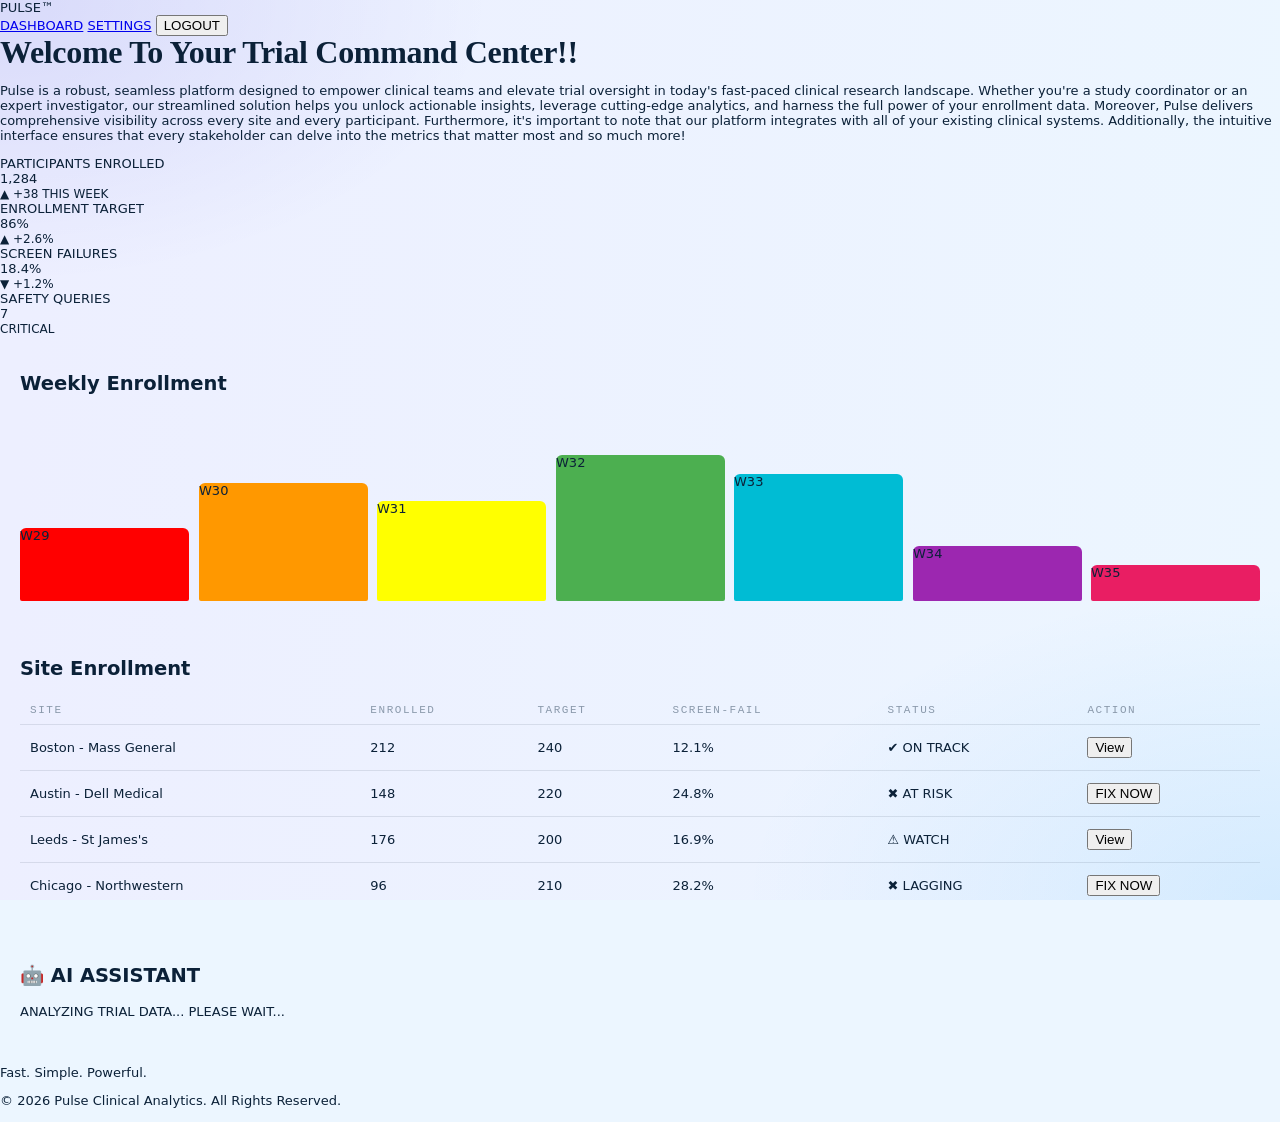
==== commit 41c7f892: "Replace the Mumbai site with Northwestern Memorial, Chicago Demo data uses US and UK sites only — sa" ====
--- a/index.html
+++ b/index.html
@@ -2,176 +2,116 @@
 <html lang="en">
 <head>
 <meta charset="UTF-8">
-<meta name="viewport" content="width=device-width, initial-scale=1">
-<title>Pulse — study operations</title>
-<link rel="icon" href="data:image/svg+xml,<svg xmlns=%22http://www.w3.org/2000/svg%22 viewBox=%220 0 24 24%22><rect width=%2224%22 height=%2224%22 rx=%226%22 fill=%22%230187FA%22/><path d=%22M4 12h4l2.5-6 3 12 2.5-6h4%22 fill=%22none%22 stroke=%22white%22 stroke-width=%222%22 stroke-linecap=%22round%22 stroke-linejoin=%22round%22/></svg>">
-<link rel="preconnect" href="https://fonts.googleapis.com">
-<link rel="preconnect" href="https://fonts.gstatic.com" crossorigin>
-<link href="https://fonts.googleapis.com/css2?family=Inter:wght@400;500;600;700&family=IBM+Plex+Mono:wght@400;500&family=Newsreader:opsz,wght@6..72,400;6..72,600&display=swap" rel="stylesheet">
+<title>PULSE - Trial Command Center</title>
 <link rel="stylesheet" href="styles.css">
 </head>
 <body>
+<div class="wrapper">
 
-<header class="app-header">
-  <a class="wordmark" href="index.html">
-    <span class="logo-chip" aria-hidden="true">
-      <svg viewBox="0 0 24 24" fill="none" stroke="currentColor" stroke-width="2" stroke-linecap="round" stroke-linejoin="round"><path d="M2 12h4l3-8 4 16 3-8h6"/></svg>
-    </span>
-    <span>Pulse</span>
-  </a>
-  <nav class="app-nav" aria-label="Primary">
-    <a href="index.html" aria-current="page">Study</a>
-    <a href="settings.html">Settings</a>
-    <a class="btn-ghost" href="#" role="button">Sign out</a>
-  </nav>
-</header>
-
-<main class="page">
-
-  <section class="opening rise" style="--d:0">
-    <div class="byline">
-      <span class="mascot-chip" aria-hidden="true">
-        <svg viewBox="0 0 24 24" fill="none" stroke="currentColor" stroke-width="1.6" stroke-linecap="round"><circle cx="12" cy="12" r="8"/><circle cx="12" cy="12" r="2.5" fill="currentColor" stroke="none"/></svg>
-      </span>
-      <span class="label-mono">atlas-2 · week 35 · data through aug 24</span>
+  <div class="topbar">
+    <div class="logo">PULSE&trade;</div>
+    <div class="nav">
+      <a href="index.html" class="active">DASHBOARD</a>
+      <a href="settings.html">SETTINGS</a>
+      <button class="btn-red">LOGOUT</button>
     </div>
-    <h1>The study, in one look.</h1>
-    <p class="verdict">Enrollment stands at <span class="stat-num fig">1,284</span> of the <span class="stat-num fig">1,500</span> target — but screen failures climbed to <span class="stat-num fig">18.4%</span>, and two sites need a closer look.</p>
-  </section>
-
-  <section class="metric-grid" aria-label="Key metrics">
-    <div class="card tile tile-hero rise" style="--d:1">
-      <div class="label-mono tile-label">Participants enrolled</div>
-      <div class="stat-num tile-value hero">1,284</div>
-      <div class="delta pos">
-        <svg class="ic" viewBox="0 0 24 24" fill="none" stroke="currentColor" stroke-width="2" stroke-linecap="round" stroke-linejoin="round" aria-hidden="true"><path d="M7 7h10v10"/><path d="M7 17 17 7"/></svg>
-        <span class="stat-num">+38</span><span class="delta-note">this week</span>
-      </div>
-    </div>
-    <div class="card tile rise" style="--d:2">
-      <div class="label-mono tile-label">Enrollment to target</div>
-      <div class="stat-num tile-value">86%</div>
-      <div class="delta pos">
-        <svg class="ic" viewBox="0 0 24 24" fill="none" stroke="currentColor" stroke-width="2" stroke-linecap="round" stroke-linejoin="round" aria-hidden="true"><path d="M7 7h10v10"/><path d="M7 17 17 7"/></svg>
-        <span class="stat-num">+2.6%</span><span class="delta-note">vs last week</span>
-      </div>
-    </div>
-    <div class="card tile rise" style="--d:3">
-      <div class="label-mono tile-label">Screen failure rate</div>
-      <div class="stat-num tile-value">18.4%</div>
-      <div class="delta neg">
-        <svg class="ic" viewBox="0 0 24 24" fill="none" stroke="currentColor" stroke-width="2" stroke-linecap="round" stroke-linejoin="round" aria-hidden="true"><path d="m7 7 10 10"/><path d="M17 7v10"/></svg>
-        <span class="stat-num">+1.2%</span><span class="delta-note">vs last week</span>
-      </div>
-    </div>
-    <div class="card tile rise" style="--d:4">
-      <div class="label-mono tile-label">Open safety queries</div>
-      <div class="stat-num tile-value">7</div>
-      <span class="pill warn">
-        <svg class="ic" viewBox="0 0 24 24" fill="none" stroke="currentColor" stroke-width="2" stroke-linecap="round" aria-hidden="true"><circle cx="12" cy="12" r="10"/><line x1="12" y1="8" x2="12" y2="12"/><line x1="12" y1="16" x2="12.01" y2="16"/></svg>
-        needs review
-      </span>
-    </div>
-  </section>
-
-  <div class="split">
-
-    <section class="card panel rise" style="--d:5" aria-labelledby="chart-title">
-      <div class="panel-head">
-        <span class="eyebrow-dot" aria-hidden="true"></span>
-        <span class="label-mono">Last seven weeks</span>
-      </div>
-      <h3 id="chart-title">Weekly enrollment</h3>
-      <div class="chart" role="img" aria-labelledby="chart-title chart-summary">
-        <div class="bar-col"><span class="stat-num bar-val">34</span><div class="bar" style="--h:40%"></div><span class="bar-day">W29</span></div>
-        <div class="bar-col"><span class="stat-num bar-val">55</span><div class="bar" style="--h:65%"></div><span class="bar-day">W30</span></div>
-        <div class="bar-col"><span class="stat-num bar-val">47</span><div class="bar" style="--h:55%"></div><span class="bar-day">W31</span></div>
-        <div class="bar-col"><span class="stat-num bar-val">68</span><div class="bar" style="--h:80%"></div><span class="bar-day">W32</span></div>
-        <div class="bar-col"><span class="stat-num bar-val">60</span><div class="bar" style="--h:70%"></div><span class="bar-day">W33</span></div>
-        <div class="bar-col"><span class="stat-num bar-val">26</span><div class="bar" style="--h:30%"></div><span class="bar-day">W34</span></div>
-        <div class="bar-col"><span class="stat-num bar-val">17</span><div class="bar" style="--h:20%"></div><span class="bar-day">W35</span></div>
-      </div>
-      <p id="chart-summary" class="sr-only">Participants enrolled by week: week 29, 34. Week 30, 55. Week 31, 47. Week 32, 68 — the peak. Week 33, 60. Week 34, 26. Week 35, 17.</p>
-    </section>
-
-    <section class="card panel iris-panel rise" style="--d:6" aria-labelledby="iris-title">
-      <div class="panel-head">
-        <span class="mascot-chip" aria-hidden="true">
-          <svg viewBox="0 0 24 24" fill="none" stroke="currentColor" stroke-width="1.6" stroke-linecap="round"><circle cx="12" cy="12" r="8"/><circle cx="12" cy="12" r="2.5" fill="currentColor" stroke="none"/></svg>
-        </span>
-        <span class="label-mono">Iris · study review</span>
-      </div>
-      <h3 id="iris-title" class="sr-only">Iris study review</h3>
-      <div id="iris-hold" role="status" aria-live="polite">
-        <div class="scan-track" aria-hidden="true"><div class="scan-sweep"></div></div>
-        <p class="hold-note">reading the screening logs…</p>
-      </div>
-      <div id="iris-result" hidden>
-        <p class="iris-verdict">I went through this week's screening logs. The slowdown is concentrated, not general — here's where I'd start.</p>
-        <ul class="dot-list">
-          <li><span class="dot" aria-hidden="true"></span><p><strong>Austin is driving the screen failures.</strong> Most exclusions cite the same inclusion criterion — that pattern usually means a misread, not a signal.</p></li>
-          <li><span class="dot" aria-hidden="true"></span><p><strong>Chicago has stalled at 96 of 210.</strong> Referrals have trailed screenings for four straight weeks.</p></li>
-          <li><span class="dot" aria-hidden="true"></span><p><strong>Boston can hand off attention.</strong> It's ahead of target, so near-term monitoring belongs to the two sites above.</p></li>
-        </ul>
-        <div class="cta-row">
-          <a class="btn-primary" href="#" role="button">
-            Open the full review
-            <svg class="ic" viewBox="0 0 24 24" fill="none" stroke="currentColor" stroke-width="2" stroke-linecap="round" stroke-linejoin="round" aria-hidden="true"><path d="M5 12h14"/><path d="m12 5 7 7-7 7"/></svg>
-          </a>
-          <a class="btn-tinted" href="#" role="button">Ask about a site</a>
-        </div>
-      </div>
-    </section>
-
   </div>
 
-  <section class="card panel rise" style="--d:7" aria-labelledby="sites-title">
-    <div class="panel-head">
-      <span class="eyebrow-dot" aria-hidden="true"></span>
-      <span class="label-mono">Four sites</span>
+  <h1>Welcome To Your Trial Command Center!!</h1>
+  <p class="intro">
+    Pulse is a robust, seamless platform designed to empower clinical teams and elevate
+    trial oversight in today's fast-paced clinical research landscape. Whether you're a
+    study coordinator or an expert investigator, our streamlined solution helps you unlock
+    actionable insights, leverage cutting-edge analytics, and harness the full power of
+    your enrollment data. Moreover, Pulse delivers comprehensive visibility across every
+    site and every participant. Furthermore, it's important to note that our platform
+    integrates with all of your existing clinical systems. Additionally, the intuitive
+    interface ensures that every stakeholder can delve into the metrics that matter most
+    and so much more!
+  </p>
+
+  <div class="stats">
+    <div class="stat-box">
+      <div class="stat-label">PARTICIPANTS ENROLLED</div>
+      <div class="stat-value">1,284</div>
+      <div class="delta up">&#9650; +38 THIS WEEK</div>
     </div>
-    <h3 id="sites-title">Site enrollment</h3>
-    <div class="table-wrap">
-      <table>
-        <thead>
-          <tr><th scope="col">Site</th><th scope="col" class="num">Enrolled</th><th scope="col" class="num">Target</th><th scope="col" class="num">Screen-fail</th><th scope="col">Status</th><th scope="col"><span class="sr-only">Actions</span></th></tr>
-        </thead>
-        <tbody>
-          <tr>
-            <td class="row-name">Boston · Mass General</td>
-            <td class="num stat-num" data-label="Enrolled">212</td><td class="num stat-num" data-label="Target">240</td><td class="num stat-num" data-label="Screen-fail">12.1%</td>
-            <td class="cell-status"><span class="pill pos">on track</span></td>
-            <td class="row-action"><a class="btn-ghost sm" href="#" role="button">View</a></td>
-          </tr>
-          <tr>
-            <td class="row-name">Austin · Dell Medical</td>
-            <td class="num stat-num" data-label="Enrolled">148</td><td class="num stat-num" data-label="Target">220</td><td class="num stat-num" data-label="Screen-fail">24.8%</td>
-            <td class="cell-status"><span class="pill neg">at risk</span></td>
-            <td class="row-action"><a class="btn-tinted sm" href="#" role="button">Review the failures</a></td>
-          </tr>
-          <tr>
-            <td class="row-name">Leeds · St James's</td>
-            <td class="num stat-num" data-label="Enrolled">176</td><td class="num stat-num" data-label="Target">200</td><td class="num stat-num" data-label="Screen-fail">16.9%</td>
-            <td class="cell-status"><span class="pill warn">watch</span></td>
-            <td class="row-action"><a class="btn-ghost sm" href="#" role="button">View</a></td>
-          </tr>
-          <tr>
-            <td class="row-name">Chicago · Northwestern</td>
-            <td class="num stat-num" data-label="Enrolled">96</td><td class="num stat-num" data-label="Target">210</td><td class="num stat-num" data-label="Screen-fail">28.2%</td>
-            <td class="cell-status"><span class="pill neg">lagging</span></td>
-            <td class="row-action"><a class="btn-tinted sm" href="#" role="button">Review the stall</a></td>
-          </tr>
-        </tbody>
-      </table>
+    <div class="stat-box">
+      <div class="stat-label">ENROLLMENT TARGET</div>
+      <div class="stat-value">86%</div>
+      <div class="delta up">&#9650; +2.6%</div>
     </div>
-  </section>
+    <div class="stat-box">
+      <div class="stat-label">SCREEN FAILURES</div>
+      <div class="stat-value">18.4%</div>
+      <div class="delta down">&#9660; +1.2%</div>
+    </div>
+    <div class="stat-box alert-box">
+      <div class="stat-label">SAFETY QUERIES</div>
+      <div class="stat-value" id="alert-count">7</div>
+      <div class="delta down">CRITICAL</div>
+    </div>
+  </div>
 
-  <footer class="page-foot">
-    <span class="label-mono">Pulse · atlas-2 · data through aug 24, 2026 · refreshed weekly</span>
-  </footer>
+  <div class="panel">
+    <h2>Weekly Enrollment</h2>
+    <div class="chart" id="chart">
+      <div class="bar" style="height:40%;background:#ff0000"><span>W29</span></div>
+      <div class="bar" style="height:65%;background:#ff9800"><span>W30</span></div>
+      <div class="bar" style="height:55%;background:#ffff00"><span>W31</span></div>
+      <div class="bar" style="height:80%;background:#4caf50"><span>W32</span></div>
+      <div class="bar" style="height:70%;background:#00bcd4"><span>W33</span></div>
+      <div class="bar" style="height:30%;background:#9c27b0"><span>W34</span></div>
+      <div class="bar" style="height:20%;background:#e91e63"><span>W35</span></div>
+    </div>
+  </div>
 
-</main>
+  <div class="panel">
+    <h2>Site Enrollment</h2>
+    <table>
+      <tr>
+        <th>SITE</th><th>ENROLLED</th><th>TARGET</th><th>SCREEN-FAIL</th><th>STATUS</th><th>ACTION</th>
+      </tr>
+      <tr>
+        <td>Boston - Mass General</td><td>212</td><td>240</td><td>12.1%</td>
+        <td><span class="status green">&#10004; ON TRACK</span></td>
+        <td><button class="btn-small">View</button></td>
+      </tr>
+      <tr>
+        <td>Austin - Dell Medical</td><td>148</td><td>220</td><td>24.8%</td>
+        <td><span class="status red">&#10006; AT RISK</span></td>
+        <td><button class="btn-small btn-red">FIX NOW</button></td>
+      </tr>
+      <tr>
+        <td>Leeds - St James's</td><td>176</td><td>200</td><td>16.9%</td>
+        <td><span class="status yellow">&#9888; WATCH</span></td>
+        <td><button class="btn-small">View</button></td>
+      </tr>
+      <tr>
+        <td>Chicago - Northwestern</td><td>96</td><td>210</td><td>28.2%</td>
+        <td><span class="status red">&#10006; LAGGING</span></td>
+        <td><button class="btn-small btn-red">FIX NOW</button></td>
+      </tr>
+    </table>
+  </div>
 
+  <div class="panel ai-panel">
+    <h2>&#129302; AI ASSISTANT</h2>
+    <div class="spinner" id="spinner"></div>
+    <p id="ai-status">ANALYZING TRIAL DATA... PLEASE WAIT...</p>
+    <div id="ai-result" style="display:none">
+      <p>&#9989; Analysis complete! Our powerful AI has seamlessly identified 3 game-changing
+      opportunities to supercharge your enrollment performance!</p>
+      <button class="btn-green" onclick="alert('Coming soon!')">UNLOCK INSIGHTS NOW!</button>
+    </div>
+  </div>
+
+  <div class="footer">
+    <p>Fast. Simple. Powerful.</p>
+    <p class="copyright">&copy; 2026 Pulse Clinical Analytics. All Rights Reserved.</p>
+  </div>
+
+</div>
 <script src="app.js"></script>
 </body>
 </html>
